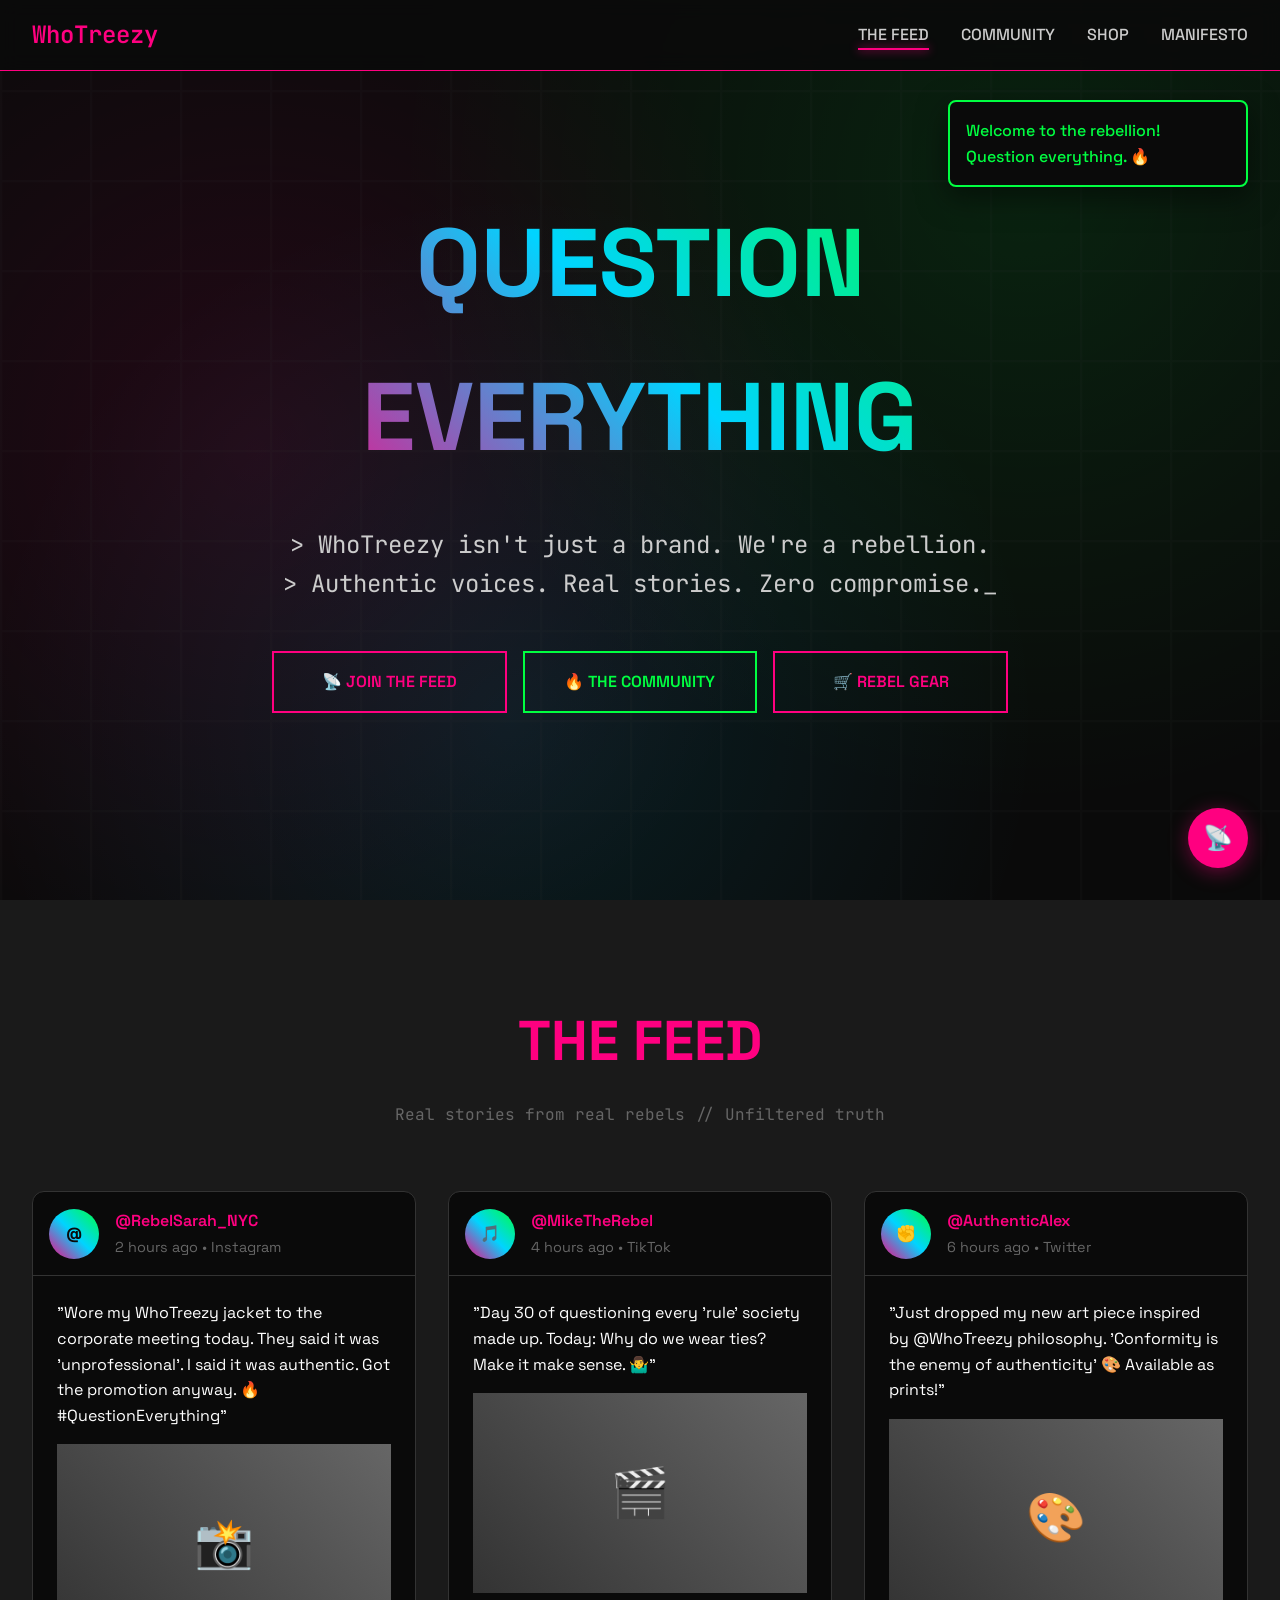
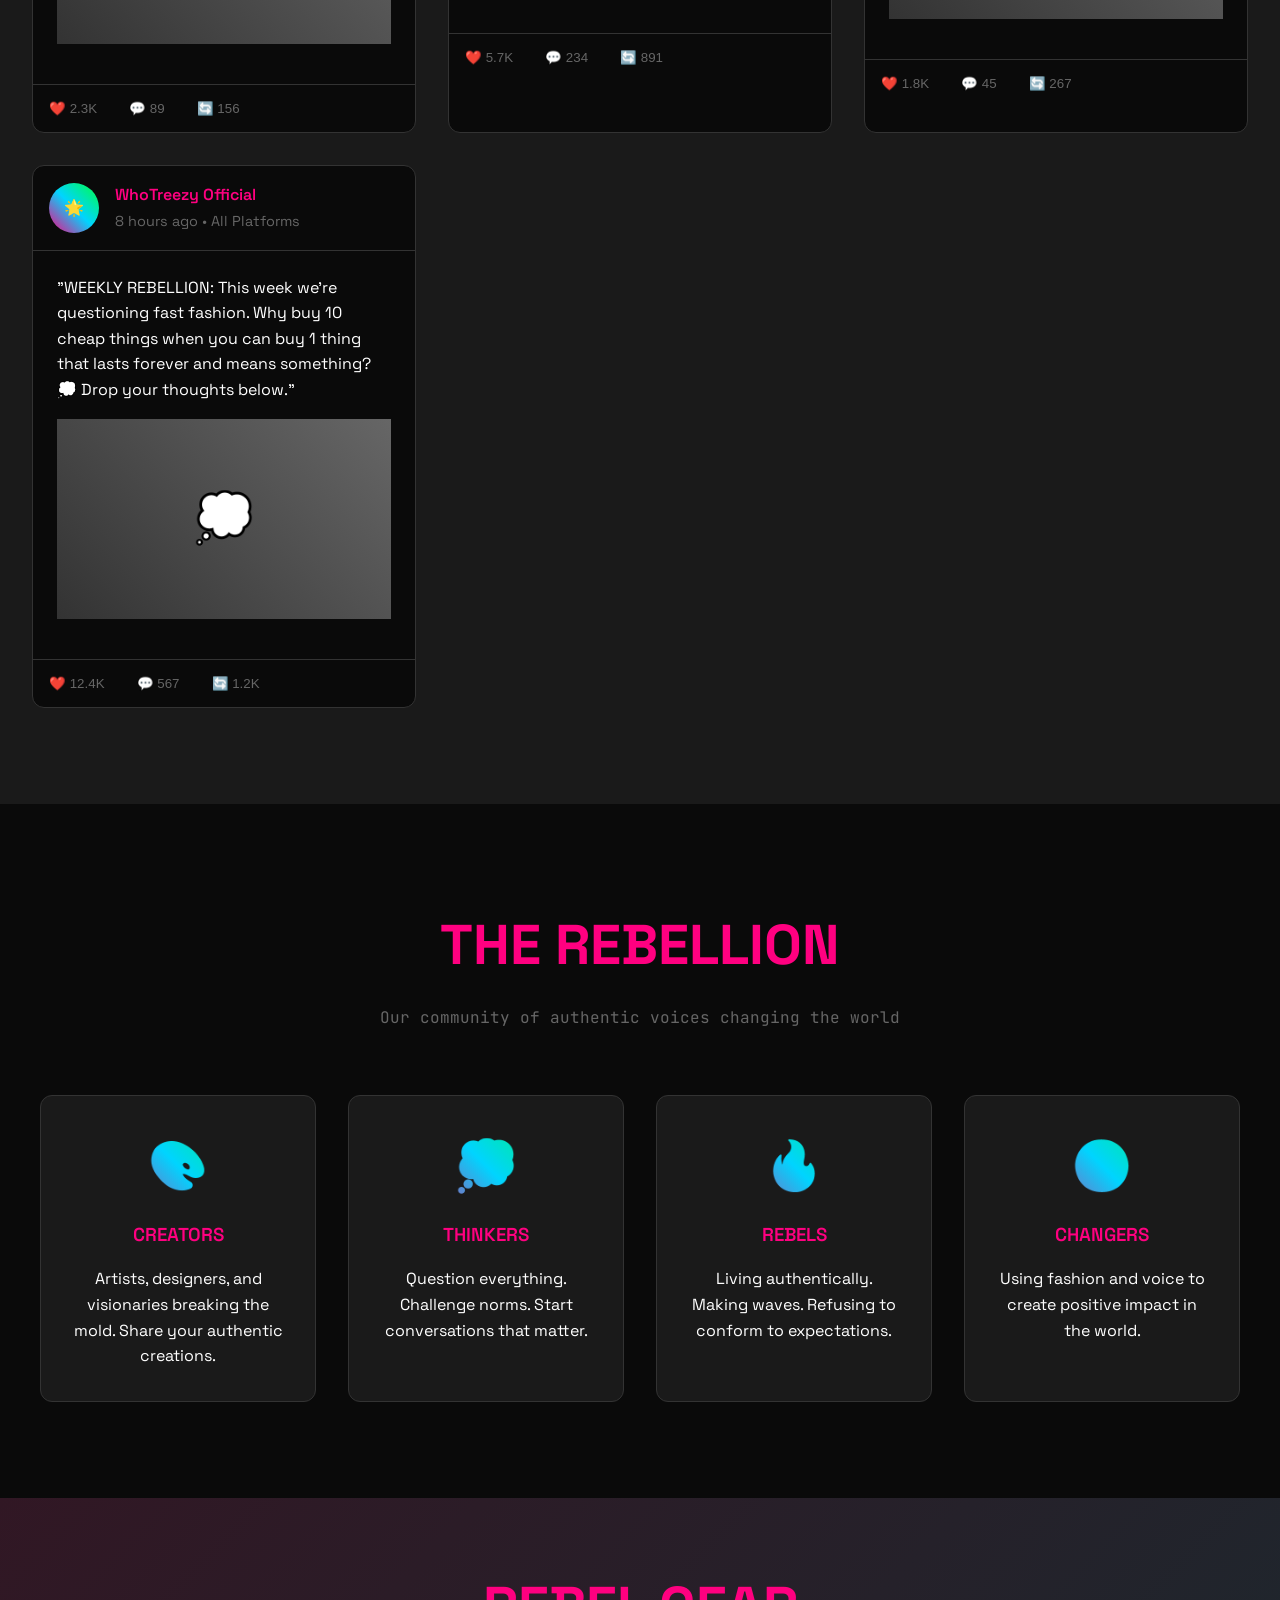
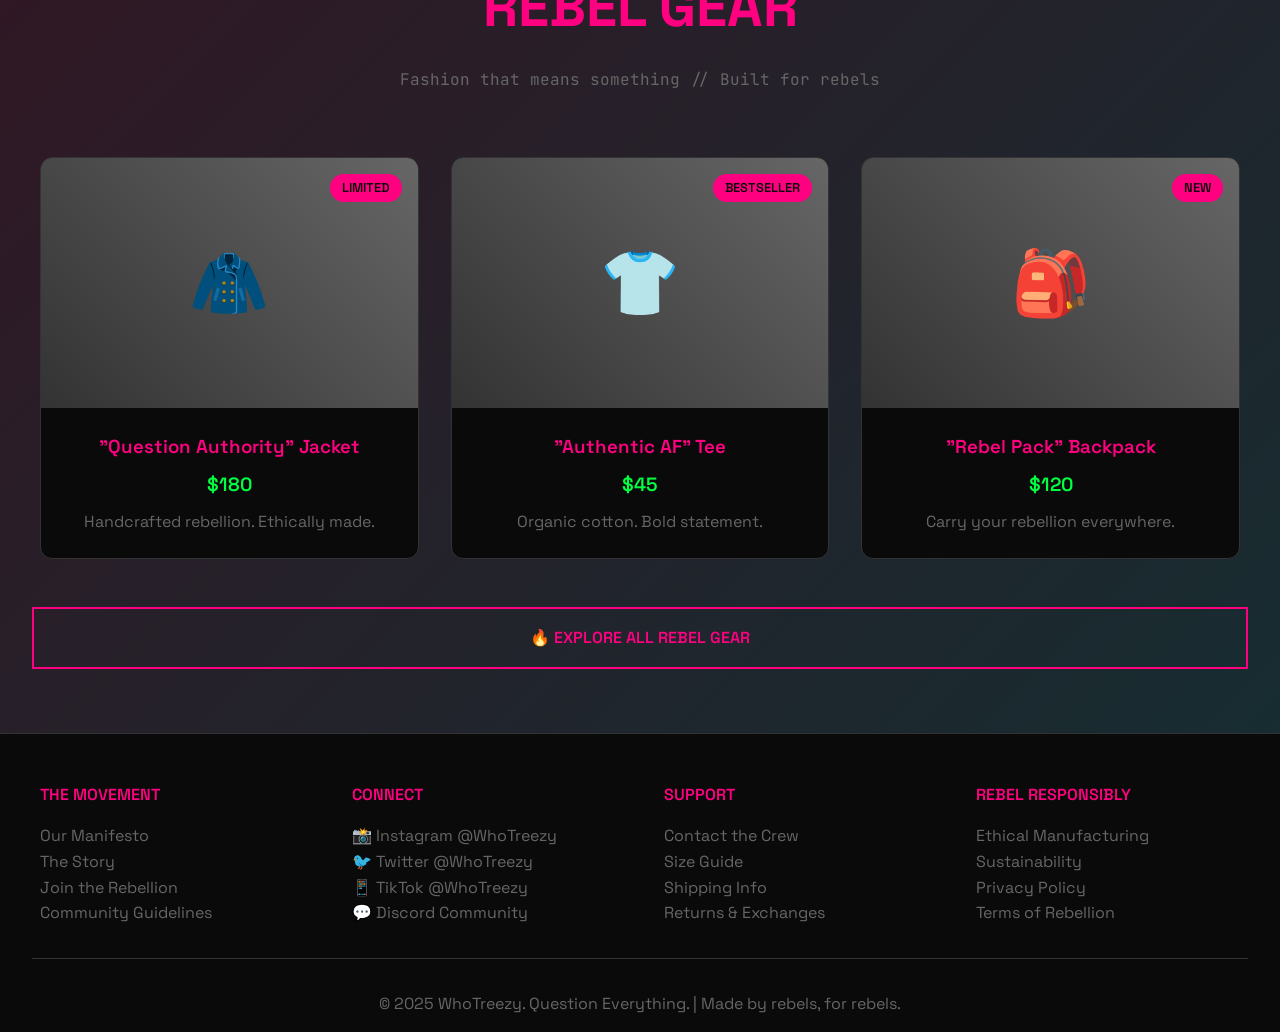
==== index.html @ f93084cb "Initial commit of WhoTreezyWebsite" ====
<!DOCTYPE html>
<html lang="en">
<head>
    <meta charset="UTF-8">
    <meta name="viewport" content="width=device-width, initial-scale=1.0">
    <title>WhoTreezy - Question Everything</title>
    <meta name="description" content="Join the rebellion. WhoTreezy is more than fashion - it's a movement of authentic voices questioning everything.">
    <meta name="keywords" content="authentic fashion, rebellion, question everything, social movement, community">
    <link rel="stylesheet" href="style.css">
    </head>
<body>
    <!-- Navigation -->
    <nav class="nav-container">
        <a href="#" class="logo">WhoTreezy</a>
        <ul class="nav-links">
            <li><a href="#feed" class="active">THE FEED</a></li>
            <li><a href="#community">COMMUNITY</a></li>
            <li><a href="#shop">SHOP</a></li>
            <li><a href="#manifesto">MANIFESTO</a></li>
        </ul>
    </nav>

    <!-- Hero Manifesto -->
    <section class="hero-manifesto" id="manifesto">
        <div class="manifesto-text">
            <h1 class="manifesto-title">QUESTION EVERYTHING</h1>
            <p class="manifesto-subtitle">
                > WhoTreezy isn't just a brand. We're a rebellion.<br>
                > Authentic voices. Real stories. Zero compromise._
            </p>
            
            <div class="cta-grid">
                <a href="#feed" class="cta-btn">
                    📡 JOIN THE FEED
                </a>
                <a href="#community" class="cta-btn secondary">
                    🔥 THE COMMUNITY
                </a>
                <a href="#shop" class="cta-btn">
                    🛒 REBEL GEAR
                </a>
            </div>
        </div>
    </section>

    <!-- Social Feed -->
    <section class="social-hub" id="feed">
        <div class="section-header">
            <h2 class="section-title">THE FEED</h2>
            <p class="section-subtitle">Real stories from real rebels // Unfiltered truth</p>
        </div>
        
        <div class="social-grid">
            <article class="social-post cyber-border">
                <div class="post-header">
                    <div class="post-avatar">@</div>
                    <div class="post-info">
                        <h4>@RebelSarah_NYC</h4>
                        <span>2 hours ago • Instagram</span>
                    </div>
                </div>
                <div class="post-content">
                    <p>"Wore my WhoTreezy jacket to the corporate meeting today. They said it was 'unprofessional'. I said it was authentic. Got the promotion anyway. 🔥 #QuestionEverything"</p>
                    <div class="post-image">📸</div>
                </div>
                <div class="post-engagement">
                    <button class="engagement-btn">❤️ 2.3K</button>
                    <button class="engagement-btn">💬 89</button>
                    <button class="engagement-btn">🔄 156</button>
                </div>
            </article>

            <article class="social-post">
                <div class="post-header">
                    <div class="post-avatar">🎵</div>
                    <div class="post-info">
                        <h4>@MikeTheRebel</h4>
                        <span>4 hours ago • TikTok</span>
                    </div>
                </div>
                <div class="post-content">
                    <p>"Day 30 of questioning every 'rule' society made up. Today: Why do we wear ties? Make it make sense. 🤷‍♂️"</p>
                    <div class="post-image">🎬</div>
                </div>
                <div class="post-engagement">
                    <button class="engagement-btn">❤️ 5.7K</button>
                    <button class="engagement-btn">💬 234</button>
                    <button class="engagement-btn">🔄 891</button>
                </div>
            </article>

            <article class="social-post">
                <div class="post-header">
                    <div class="post-avatar">✊</div>
                    <div class="post-info">
                        <h4>@AuthenticAlex</h4>
                        <span>6 hours ago • Twitter</span>
                    </div>
                </div>
                <div class="post-content">
                    <p>"Just dropped my new art piece inspired by @WhoTreezy philosophy. 'Conformity is the enemy of authenticity' 🎨 Available as prints!"</p>
                    <div class="post-image">🎨</div>
                </div>
                <div class="post-engagement">
                    <button class="engagement-btn">❤️ 1.8K</button>
                    <button class="engagement-btn">💬 45</button>
                    <button class="engagement-btn">🔄 267</button>
                </div>
            </article>

            <article class="social-post cyber-border">
                <div class="post-header">
                    <div class="post-avatar">🌟</div>
                    <div class="post-info">
                        <h4>WhoTreezy Official</h4>
                        <span>8 hours ago • All Platforms</span>
                    </div>
                </div>
                <div class="post-content">
                    <p>"WEEKLY REBELLION: This week we're questioning fast fashion. Why buy 10 cheap things when you can buy 1 thing that lasts forever and means something? 💭 Drop your thoughts below."</p>
                    <div class="post-image">💭</div>
                </div>
                <div class="post-engagement">
                    <button class="engagement-btn">❤️ 12.4K</button>
                    <button class="engagement-btn">💬 567</button>
                    <button class="engagement-btn">🔄 1.2K</button>
                </div>
            </article>
        </div>
    </section>

    <!-- Community Spotlight -->
    <section class="community-spotlight" id="community">
        <div class="section-header">
            <h2 class="section-title">THE REBELLION</h2>
            <p class="section-subtitle">Our community of authentic voices changing the world</p>
        </div>
        
        <div class="spotlight-grid">
            <div class="spotlight-card">
                <div class="spotlight-icon">🎨</div>
                <h3 class="spotlight-title">CREATORS</h3>
                <p>Artists, designers, and visionaries breaking the mold. Share your authentic creations.</p>
            </div>
            
            <div class="spotlight-card">
                <div class="spotlight-icon">💭</div>
                <h3 class="spotlight-title">THINKERS</h3>
                <p>Question everything. Challenge norms. Start conversations that matter.</p>
            </div>
            
            <div class="spotlight-card">
                <div class="spotlight-icon">🔥</div>
                <h3 class="spotlight-title">REBELS</h3>
                <p>Living authentically. Making waves. Refusing to conform to expectations.</p>
            </div>
            
            <div class="spotlight-card">
                <div class="spotlight-icon">🌍</div>
                <h3 class="spotlight-title">CHANGERS</h3>
                <p>Using fashion and voice to create positive impact in the world.</p>
            </div>
        </div>
    </section>

    <!-- Shop Integration -->
    <section class="shop-teaser" id="shop">
        <div class="section-header">
            <h2 class="section-title">REBEL GEAR</h2>
            <p class="section-subtitle">Fashion that means something // Built for rebels</p>
        </div>
        
        <div class="shop-grid">
            <div class="product-preview" onclick="openProduct(1)">
                <div class="product-image">
                    🧥
                    <div class="product-badge">LIMITED</div>
                </div>
                <div class="product-info">
                    <h3 class="product-title">"Question Authority" Jacket</h3>
                    <div class="product-price">$180</div>
                    <p style="color: var(--text-muted); margin-top: 0.5rem;">Handcrafted rebellion. Ethically made.</p>
                </div>
            </div>
            
            <div class="product-preview" onclick="openProduct(2)">
                <div class="product-image">
                    👕
                    <div class="product-badge">BESTSELLER</div>
                </div>
                <div class="product-info">
                    <h3 class="product-title">"Authentic AF" Tee</h3>
                    <div class="product-price">$45</div>
                    <p style="color: var(--text-muted); margin-top: 0.5rem;">Organic cotton. Bold statement.</p>
                </div>
            </div>
            
            <div class="product-preview" onclick="openProduct(3)">
                <div class="product-image">
                    🎒
                    <div class="product-badge">NEW</div>
                </div>
                <div class="product-info">
                    <h3 class="product-title">"Rebel Pack" Backpack</h3>
                    <div class="product-price">$120</div>
                    <p style="color: var(--text-muted); margin-top: 0.5rem;">Carry your rebellion everywhere.</p>
                </div>
            </div>
        </div>
        
        <div style="margin-top: 3rem;">
            <a href="#" class="cta-btn" onclick="openFullShop()">
                🔥 EXPLORE ALL REBEL GEAR
            </a>
        </div>
    </section>

    <!-- Footer -->
    <footer class="footer">
        <div class="footer-content">
            <div class="footer-section">
                <h4>THE MOVEMENT</h4>
                <ul style="list-style: none; padding: 0;">
                    <li><a href="#">Our Manifesto</a></li>
                    <li><a href="#">The Story</a></li>
                    <li><a href="#">Join the Rebellion</a></li>
                    <li><a href="#">Community Guidelines</a></li>
                </ul>
            </div>
            
            <div class="footer-section">
                <h4>CONNECT</h4>
                <ul style="list-style: none; padding: 0;">
                    <li><a href="#">📸 Instagram @WhoTreezy</a></li>
                    <li><a href="#">🐦 Twitter @WhoTreezy</a></li>
                    <li><a href="#">📱 TikTok @WhoTreezy</a></li>
                    <li><a href="#">💬 Discord Community</a></li>
                </ul>
            </div>
            
            <div class="footer-section">
                <h4>SUPPORT</h4>
                <ul style="list-style: none; padding: 0;">
                    <li><a href="#">Contact the Crew</a></li>
                    <li><a href="#">Size Guide</a></li>
                    <li><a href="#">Shipping Info</a></li>
                    <li><a href="#">Returns & Exchanges</a></li>
                </ul>
            </div>
            
            <div class="footer-section">
                <h4>REBEL RESPONSIBLY</h4>
                <ul style="list-style: none; padding: 0;">
                    <li><a href="#">Ethical Manufacturing</a></li>
                    <li><a href="#">Sustainability</a></li>
                    <li><a href="#">Privacy Policy</a></li>
                    <li><a href="#">Terms of Rebellion</a></li>
                </ul>
            </div>
        </div>
        
        <div class="footer-bottom">
            <p>&copy; 2025 WhoTreezy. Question Everything. | Made by rebels, for rebels.</p>
        </div>
    </footer>

    <!-- Floating Action Button -->
    <div class="fab" onclick="openRebellionFeed()">
        📡
    </div>

    <script>
        // Smooth scrolling for navigation
        document.querySelectorAll('a[href^="#"]').forEach(anchor => {
            anchor.addEventListener('click', function (e) {
                e.preventDefault();
                const target = document.querySelector(this.getAttribute('href'));
                if (target) {
                    target.scrollIntoView({
                        behavior: 'smooth',
                        block: 'start'
                    });
                }
            });
        });

        // Active navigation tracking
        const sections = ['manifesto', 'feed', 'community', 'shop'];
        const navLinks = document.querySelectorAll('.nav-links a');

        window.addEventListener('scroll', () => {
            const scrollPosition = window.scrollY + 100;
            
            sections.forEach((sectionId, index) => {
                const section = document.getElementById(sectionId);
                if (section) {
                    const sectionTop = section.offsetTop;
                    const sectionBottom = sectionTop + section.offsetHeight;
                    
                    if (scrollPosition >= sectionTop && scrollPosition < sectionBottom) {
                        navLinks.forEach(link => link.classList.remove('active'));
                        navLinks[index].classList.add('active');
                    }
                }
            });
        });

        // Interactive engagement buttons
        document.querySelectorAll('.engagement-btn').forEach(btn => {
            btn.addEventListener('click', function() {
                const icon = this.textContent.split(' ')[0];
                const count = parseInt(this.textContent.split(' ')[1]) || 0;
                
                // Simulate engagement
                this.style.color = 'var(--rebellion-pink)';
                this.textContent = `${icon} ${count + 1}`;
                
                // Add glitch effect
                this.style.animation = 'glitch 0.5s ease';
                setTimeout(() => {
                    this.style.animation = '';
                }, 500);
            });
        });

        // Product preview interactions
        function openProduct(id) {
            const products = {
                1: {
                    name: "Question Authority Jacket",
                    price: 180,
                    description: "This isn't just a jacket. It's a statement. Handcrafted by rebels who refuse to conform to fast fashion. Each piece tells a story of authenticity and resistance.",
                    features: ["Ethically sourced materials", "Limited edition run", "Hand-embroidered details", "Lifetime repair guarantee"]
                },
                2: {
                    name: "Authentic AF Tee",
                    price: 45,
                    description: "Wear your truth. This organic cotton tee challenges the fake world we're living in. Soft, sustainable, and unapologetically real.",
                    features: ["100% organic cotton", "Fair trade certified", "Unisex fit", "Machine washable authenticity"]
                },
                3: {
                    name: "Rebel Pack Backpack",
                    price: 120,
                    description: "Carry your rebellion everywhere. This isn't just storage - it's a mobile headquarters for change-makers and truth-seekers.",
                    features: ["Recycled materials", "Lifetime durability", "Hidden pockets for secrets", "Weather-resistant rebellion"]
                }
            };

            const product = products[id];
            if (product) {
                showProductModal(product);
            }
        }

        function showProductModal(product) {
            // Create modal overlay
            const modal = document.createElement('div');
            modal.style.cssText = `
                position: fixed;
                top: 0;
                left: 0;
                width: 100%;
                height: 100%;
                background: rgba(0, 0, 0, 0.9);
                display: flex;
                align-items: center;
                justify-content: center;
                z-index: 2000;
                backdrop-filter: blur(10px);
            `;

            modal.innerHTML = `
                <div style="
                    background: var(--dark-rebel);
                    border: 2px solid var(--rebellion-pink);
                    border-radius: 12px;
                    padding: 2rem;
                    max-width: 500px;
                    width: 90%;
                    position: relative;
                    box-shadow: 0 20px 60px rgba(255, 0, 128, 0.3);
                ">
                    <button onclick="this.closest('div').remove()" style="
                        position: absolute;
                        top: 1rem;
                        right: 1rem;
                        background: none;
                        border: none;
                        color: var(--rebellion-pink);
                        font-size: 1.5rem;
                        cursor: pointer;
                    ">✕</button>
                    
                    <h2 style="color: var(--rebellion-pink); margin-bottom: 1rem; font-family: 'Space Grotesk', sans-serif;">${product.name}</h2>
                    <div style="color: var(--neon-green); font-size: 1.5rem; font-weight: bold; margin-bottom: 1rem;">${product.price}</div>
                    
                    <p style="color: var(--text-light); margin-bottom: 1.5rem; line-height: 1.6;">${product.description}</p>
                    
                    <div style="margin-bottom: 2rem;">
                        <h4 style="color: var(--rebellion-pink); margin-bottom: 0.5rem;">Rebel Features:</h4>
                        <ul style="color: var(--text-light); padding-left: 1rem;">
                            ${product.features.map(feature => `<li>${feature}</li>`).join('')}
                        </ul>
                    </div>
                    
                    <div style="display: flex; gap: 1rem;">
                        <button onclick="addToCart('${product.name}')" style="
                            flex: 1;
                            background: var(--rebellion-pink);
                            color: var(--dark-rebel);
                            border: none;
                            padding: 1rem;
                            border-radius: 6px;
                            font-weight: bold;
                            cursor: pointer;
                            transition: all 0.3s ease;
                        ">🛒 JOIN THE REBELLION</button>
                        
                        <button onclick="shareRebellion('${product.name}')" style="
                            background: transparent;
                            color: var(--neon-green);
                            border: 2px solid var(--neon-green);
                            padding: 1rem;
                            border-radius: 6px;
                            cursor: pointer;
                            font-weight: bold;
                        ">📡 SHARE</button>
                    </div>
                </div>
            `;

            document.body.appendChild(modal);

            // Add click outside to close
            modal.addEventListener('click', function(e) {
                if (e.target === modal) {
                    modal.remove();
                }
            });
        }

        function addToCart(productName) {
            // Simulate adding to cart
            showNotification(`${productName} added to your rebellion toolkit! 🔥`, 'success');
            
            // Close modal
            document.querySelector('[style*="position: fixed"][style*="z-index: 2000"]')?.remove();
        }

        function shareRebellion(productName) {
            if (navigator.share) {
                navigator.share({
                    title: `Check out this rebel gear from WhoTreezy`,
                    text: `${productName} - Fashion that means something`,
                    url: window.location.href
                });
            } else {
                // Fallback copy to clipboard
                navigator.clipboard.writeText(`Check out ${productName} from WhoTreezy - Fashion for rebels who question everything: ${window.location.href}`);
                showNotification('Rebellion link copied to clipboard! 📋', 'info');
            }
        }

        function openFullShop() {
            showNotification('Full rebel gear collection coming soon! 🔥 Join the community to get early access.', 'info');
        }

        function openRebellionFeed() {
            document.getElementById('feed').scrollIntoView({ behavior: 'smooth' });
        }

        // Notification system
        function showNotification(message, type = 'info') {
            const notification = document.createElement('div');
            const colors = {
                success: 'var(--neon-green)',
                error: 'var(--warning-orange)',
                info: 'var(--rebellion-pink)'
            };

            notification.style.cssText = `
                position: fixed;
                top: 100px;
                right: 2rem;
                background: var(--dark-rebel);
                color: ${colors[type]};
                border: 2px solid ${colors[type]};
                padding: 1rem;
                border-radius: 8px;
                z-index: 3000;
                max-width: 300px;
                box-shadow: 0 10px 30px rgba(0, 0, 0, 0.5);
                animation: slideInRight 0.5s ease;
                font-family: 'Space Grotesk', sans-serif;
                font-weight: 500;
            `;

            notification.textContent = message;
            document.body.appendChild(notification);

            setTimeout(() => {
                notification.style.animation = 'slideOutRight 0.5s ease';
                setTimeout(() => notification.remove(), 500);
            }, 4000);
        }

        // Add CSS animations for notifications
        const notificationStyles = document.createElement('style');
        notificationStyles.textContent = `
            @keyframes slideInRight {
                from { transform: translateX(100%); opacity: 0; }
                to { transform: translateX(0); opacity: 1; }
            }
            
            @keyframes slideOutRight {
                from { transform: translateX(0); opacity: 1; }
                to { transform: translateX(100%); opacity: 0; }
            }
        `;
        document.head.appendChild(notificationStyles);

        // Konami code easter egg for rebels
        let konamiCode = [];
        const konamiSequence = [38, 38, 40, 40, 37, 39, 37, 39, 66, 65];

        document.addEventListener('keydown', function(e) {
            konamiCode.push(e.keyCode);
            if (konamiCode.length > 10) konamiCode.shift();

            if (konamiCode.toString() === konamiSequence.toString()) {
                activateRebelMode();
                konamiCode = [];
            }
        });

        function activateRebelMode() {
            document.body.style.animation = 'glitch 2s infinite';
            showNotification('🔥 REBEL MODE ACTIVATED 🔥 You found the secret!', 'success');
            
            // Add extra glitch effects
            document.querySelectorAll('.social-post').forEach((post, index) => {
                setTimeout(() => {
                    post.style.animation = 'glitch 0.5s ease';
                }, index * 200);
            });

            setTimeout(() => {
                document.body.style.animation = '';
            }, 10000);
        }

        // Initialize page
        document.addEventListener('DOMContentLoaded', function() {
            // Add loading animation
            document.body.style.opacity = '0';
            document.body.style.transition = 'opacity 0.5s ease';
            
            setTimeout(() => {
                document.body.style.opacity = '1';
            }, 100);

            // Show welcome message for first-time visitors
            if (!localStorage.getItem('whotreezy_visited')) {
                setTimeout(() => {
                    showNotification('Welcome to the rebellion! Question everything. 🔥', 'success');
                    localStorage.setItem('whotreezy_visited', 'true');
                }, 2000);
            }
        });

        // Social feed real-time updates simulation
        setInterval(() => {
            const posts = document.querySelectorAll('.social-post');
            if (posts.length > 0) {
                const randomPost = posts[Math.floor(Math.random() * posts.length)];
                const engagementBtns = randomPost.querySelectorAll('.engagement-btn');
                
                engagementBtns.forEach(btn => {
                    if (Math.random() > 0.7) { // 30% chance of update
                        const parts = btn.textContent.split(' ');
                        const emoji = parts[0];
                        const count = parseInt(parts[1]) || 0;
                        btn.textContent = `${emoji} ${count + Math.floor(Math.random() * 5) + 1}`;
                        
                        // Flash effect
                        btn.style.color = 'var(--neon-green)';
                        setTimeout(() => {
                            btn.style.color = '';
                        }, 500);
                    }
                });
            }
        }, 30000); // Update every 30 seconds

        console.log(`
        ╔══════════════════════════════════════╗
        ║           WHOTREEZY REBELLION        ║
        ║          Question Everything         ║
        ║                                      ║
        ║  🔥 Authentic voices only            ║
        ║  💭 Real stories, zero BS            ║
        ║  ✊ Fashion that means something     ║
        ║                                      ║
        ║  Try the Konami code... 😉           ║
        ╚══════════════════════════════════════╝
        `);
    </script>
</body>
</html>
---- style.css ----
@import url('https://fonts.googleapis.com/css2?family=Space+Grotesk:wght@300;400;500;600;700&family=JetBrains+Mono:wght@400;500;600&display=swap');

        * {
            margin: 0;
            padding: 0;
            box-sizing: border-box;
        }

        :root {
            --rebellion-pink: #ff0080;
            --dark-rebel: #0a0a0a;
            --neon-green: #00ff41;
            --cyber-blue: #00d4ff;
            --warning-orange: #ff6b00;
            --pure-white: #ffffff;
            --gray-rebel: #1a1a1a;
            --text-light: #cccccc;
            --text-muted: #666666;
            --glitch: linear-gradient(45deg, var(--rebellion-pink), var(--cyber-blue), var(--neon-green));
        }

        body {
            font-family: 'Space Grotesk', sans-serif;
            background: var(--dark-rebel);
            color: var(--pure-white);
            line-height: 1.6;
            overflow-x: hidden;
        }

        /* Glitch Animation */
        @keyframes glitch {
            0% { transform: translate(0); }
            20% { transform: translate(-2px, 2px); }
            40% { transform: translate(-2px, -2px); }
            60% { transform: translate(2px, 2px); }
            80% { transform: translate(2px, -2px); }
            100% { transform: translate(0); }
        }

        @keyframes neon-pulse {
            0%, 100% { 
                text-shadow: 0 0 5px var(--rebellion-pink), 0 0 10px var(--rebellion-pink), 0 0 15px var(--rebellion-pink);
            }
            50% { 
                text-shadow: 0 0 10px var(--rebellion-pink), 0 0 20px var(--rebellion-pink), 0 0 30px var(--rebellion-pink);
            }
        }

        /* Navigation - Minimal & Edgy */
        .nav-container {
            position: fixed;
            top: 0;
            width: 100%;
            padding: 1rem 2rem;
            background: rgba(10, 10, 10, 0.9);
            backdrop-filter: blur(10px);
            border-bottom: 1px solid var(--rebellion-pink);
            z-index: 1000;
            display: flex;
            justify-content: space-between;
            align-items: center;
        }

        .logo {
            font-family: 'JetBrains Mono', monospace;
            font-size: 1.5rem;
            font-weight: 600;
            color: var(--rebellion-pink);
            text-decoration: none;
            animation: neon-pulse 2s infinite;
        }

        .nav-links {
            display: flex;
            gap: 2rem;
            list-style: none;
        }

        .nav-links a {
            color: var(--text-light);
            text-decoration: none;
            font-weight: 500;
            transition: all 0.3s ease;
            position: relative;
        }

        .nav-links a:hover {
            color: var(--neon-green);
            text-shadow: 0 0 10px var(--neon-green);
        }

        .nav-links a.active::after {
            content: '';
            position: absolute;
            bottom: -5px;
            left: 0;
            width: 100%;
            height: 2px;
            background: var(--rebellion-pink);
            box-shadow: 0 0 10px var(--rebellion-pink);
        }

        /* Hero Section - Full Impact */
        .hero-manifesto {
            height: 100vh;
            display: flex;
            flex-direction: column;
            justify-content: center;
            align-items: center;
            text-align: center;
            background: 
                radial-gradient(circle at 20% 50%, rgba(255, 0, 128, 0.1) 0%, transparent 50%),
                radial-gradient(circle at 80% 20%, rgba(0, 255, 65, 0.1) 0%, transparent 50%),
                radial-gradient(circle at 40% 80%, rgba(0, 212, 255, 0.1) 0%, transparent 50%),
                var(--dark-rebel);
            position: relative;
            overflow: hidden;
        }

        .hero-manifesto::before {
            content: '';
            position: absolute;
            top: 0;
            left: 0;
            right: 0;
            bottom: 0;
            background: url('data:image/svg+xml,<svg xmlns="http://www.w3.org/2000/svg" viewBox="0 0 100 100"><defs><pattern id="grid" width="10" height="10" patternUnits="userSpaceOnUse"><path d="M 10 0 L 0 0 0 10" fill="none" stroke="%23333" stroke-width="0.5"/></pattern></defs><rect width="100" height="100" fill="url(%23grid)"/></svg>');
            opacity: 0.1;
        }

        .manifesto-text {
            z-index: 2;
            max-width: 800px;
            padding: 2rem;
        }

        .manifesto-title {
            font-size: clamp(2rem, 8vw, 6rem);
            font-weight: 700;
            margin-bottom: 2rem;
            background: var(--glitch);
            -webkit-background-clip: text;
            -webkit-text-fill-color: transparent;
            background-clip: text;
            animation: glitch 3s infinite;
        }

        .manifesto-subtitle {
            font-size: clamp(1rem, 3vw, 1.5rem);
            color: var(--text-light);
            margin-bottom: 3rem;
            font-family: 'JetBrains Mono', monospace;
        }

        .cta-grid {
            display: grid;
            grid-template-columns: repeat(auto-fit, minmax(200px, 1fr));
            gap: 1rem;
            margin-top: 3rem;
        }

        .cta-btn {
            padding: 1rem 2rem;
            background: transparent;
            border: 2px solid var(--rebellion-pink);
            color: var(--rebellion-pink);
            font-family: 'Space Grotesk', sans-serif;
            font-weight: 600;
            cursor: pointer;
            transition: all 0.3s ease;
            text-decoration: none;
            display: flex;
            align-items: center;
            justify-content: center;
            gap: 0.5rem;
        }

        .cta-btn:hover {
            background: var(--rebellion-pink);
            color: var(--dark-rebel);
            box-shadow: 0 0 30px var(--rebellion-pink);
            transform: translateY(-2px);
        }

        .cta-btn.secondary {
            border-color: var(--neon-green);
            color: var(--neon-green);
        }

        .cta-btn.secondary:hover {
            background: var(--neon-green);
            box-shadow: 0 0 30px var(--neon-green);
        }

        /* Social Feed Section */
        .social-hub {
            padding: 6rem 2rem;
            background: var(--gray-rebel);
        }

        .section-header {
            text-align: center;
            margin-bottom: 4rem;
        }

        .section-title {
            font-size: clamp(2rem, 5vw, 3.5rem);
            font-weight: 700;
            color: var(--rebellion-pink);
            margin-bottom: 1rem;
        }

        .section-subtitle {
            font-family: 'JetBrains Mono', monospace;
            color: var(--text-muted);
            font-size: 1rem;
        }

        .social-grid {
            display: grid;
            grid-template-columns: repeat(auto-fit, minmax(300px, 1fr));
            gap: 2rem;
            max-width: 1400px;
            margin: 0 auto;
        }

        .social-post {
            background: var(--dark-rebel);
            border: 1px solid #333;
            border-radius: 12px;
            overflow: hidden;
            transition: all 0.3s ease;
            position: relative;
        }

        .social-post:hover {
            border-color: var(--rebellion-pink);
            box-shadow: 0 10px 40px rgba(255, 0, 128, 0.2);
            transform: translateY(-5px);
        }

        .post-header {
            padding: 1rem;
            display: flex;
            align-items: center;
            gap: 1rem;
            border-bottom: 1px solid #333;
        }

        .post-avatar {
            width: 50px;
            height: 50px;
            border-radius: 50%;
            background: var(--glitch);
            display: flex;
            align-items: center;
            justify-content: center;
            font-weight: bold;
            color: var(--dark-rebel);
        }

        .post-info h4 {
            color: var(--rebellion-pink);
            font-weight: 600;
        }

        .post-info span {
            color: var(--text-muted);
            font-size: 0.9rem;
        }

        .post-content {
            padding: 1.5rem;
        }

        .post-image {
            width: 100%;
            height: 200px;
            background: linear-gradient(45deg, #333, #666);
            display: flex;
            align-items: center;
            justify-content: center;
            font-size: 3rem;
            margin: 1rem 0;
        }

        .post-engagement {
            display: flex;
            gap: 2rem;
            padding: 1rem;
            border-top: 1px solid #333;
            color: var(--text-muted);
        }

        .engagement-btn {
            background: none;
            border: none;
            color: var(--text-muted);
            cursor: pointer;
            display: flex;
            align-items: center;
            gap: 0.5rem;
            transition: color 0.3s ease;
        }

        .engagement-btn:hover {
            color: var(--rebellion-pink);
        }

        /* Community Spotlight */
        .community-spotlight {
            padding: 6rem 2rem;
            background: var(--dark-rebel);
        }

        .spotlight-grid {
            display: grid;
            grid-template-columns: repeat(auto-fit, minmax(250px, 1fr));
            gap: 2rem;
            max-width: 1200px;
            margin: 0 auto;
        }

        .spotlight-card {
            background: var(--gray-rebel);
            border-radius: 12px;
            padding: 2rem;
            text-align: center;
            border: 1px solid #333;
            transition: all 0.3s ease;
        }

        .spotlight-card:hover {
            border-color: var(--neon-green);
            box-shadow: 0 10px 40px rgba(0, 255, 65, 0.1);
        }

        .spotlight-icon {
            font-size: 3rem;
            margin-bottom: 1rem;
            background: var(--glitch);
            -webkit-background-clip: text;
            -webkit-text-fill-color: transparent;
            background-clip: text;
        }

        .spotlight-title {
            color: var(--rebellion-pink);
            font-weight: 600;
            margin-bottom: 1rem;
        }

        /* Shop Integration - Subtle */
        .shop-teaser {
            padding: 4rem 2rem;
            background: 
                linear-gradient(135deg, rgba(255, 0, 128, 0.1) 0%, rgba(0, 212, 255, 0.1) 100%),
                var(--gray-rebel);
            text-align: center;
        }

        .shop-grid {
            display: grid;
            grid-template-columns: repeat(auto-fit, minmax(280px, 1fr));
            gap: 2rem;
            max-width: 1200px;
            margin: 2rem auto 0;
        }

        .product-preview {
            background: var(--dark-rebel);
            border-radius: 12px;
            overflow: hidden;
            border: 1px solid #333;
            transition: all 0.3s ease;
            cursor: pointer;
        }

        .product-preview:hover {
            border-color: var(--rebellion-pink);
            transform: translateY(-5px);
            box-shadow: 0 20px 60px rgba(255, 0, 128, 0.2);
        }

        .product-image {
            height: 250px;
            background: linear-gradient(45deg, #333, #666);
            display: flex;
            align-items: center;
            justify-content: center;
            font-size: 4rem;
            position: relative;
        }

        .product-badge {
            position: absolute;
            top: 1rem;
            right: 1rem;
            background: var(--rebellion-pink);
            color: var(--dark-rebel);
            padding: 0.25rem 0.75rem;
            border-radius: 20px;
            font-size: 0.8rem;
            font-weight: 600;
        }

        .product-info {
            padding: 1.5rem;
        }

        .product-title {
            color: var(--rebellion-pink);
            font-weight: 600;
            margin-bottom: 0.5rem;
        }

        .product-price {
            color: var(--neon-green);
            font-size: 1.2rem;
            font-weight: 600;
        }

        /* Footer - Minimal */
        .footer {
            background: var(--dark-rebel);
            border-top: 1px solid #333;
            padding: 3rem 2rem 1rem;
        }

        .footer-content {
            max-width: 1200px;
            margin: 0 auto;
            display: grid;
            grid-template-columns: repeat(auto-fit, minmax(250px, 1fr));
            gap: 3rem;
        }

        .footer-section h4 {
            color: var(--rebellion-pink);
            margin-bottom: 1rem;
            font-weight: 600;
        }

        .footer-section a {
            color: var(--text-muted);
            text-decoration: none;
            transition: color 0.3s ease;
        }

        .footer-section a:hover {
            color: var(--neon-green);
        }

        .footer-bottom {
            text-align: center;
            padding-top: 2rem;
            margin-top: 2rem;
            border-top: 1px solid #333;
            color: var(--text-muted);
        }

        /* Mobile Responsive */
        @media (max-width: 768px) {
            .nav-links {
                display: none;
            }
            
            .hero-manifesto {
                height: 90vh;
                padding: 2rem 1rem;
            }
            
            .cta-grid {
                grid-template-columns: 1fr;
            }
            
            .social-grid,
            .spotlight-grid,
            .shop-grid {
                grid-template-columns: 1fr;
            }
        }

        /* Cyber Effects */
        .cyber-border {
            position: relative;
            overflow: hidden;
        }

        .cyber-border::before {
            content: '';
            position: absolute;
            top: 0;
            left: -100%;
            width: 100%;
            height: 100%;
            background: linear-gradient(90deg, transparent, var(--rebellion-pink), transparent);
            animation: scan 3s infinite;
        }

        @keyframes scan {
            0% { left: -100%; }
            100% { left: 100%; }
        }

        /* Floating Action Button */
        .fab {
            position: fixed;
            bottom: 2rem;
            right: 2rem;
            width: 60px;
            height: 60px;
            background: var(--rebellion-pink);
            border-radius: 50%;
            display: flex;
            align-items: center;
            justify-content: center;
            color: var(--dark-rebel);
            font-size: 1.5rem;
            cursor: pointer;
            box-shadow: 0 4px 20px rgba(255, 0, 128, 0.4);
            z-index: 1000;
            transition: all 0.3s ease;
        }

        .fab:hover {
            transform: scale(1.1);
            box-shadow: 0 8px 30px rgba(255, 0, 128, 0.6);
        }
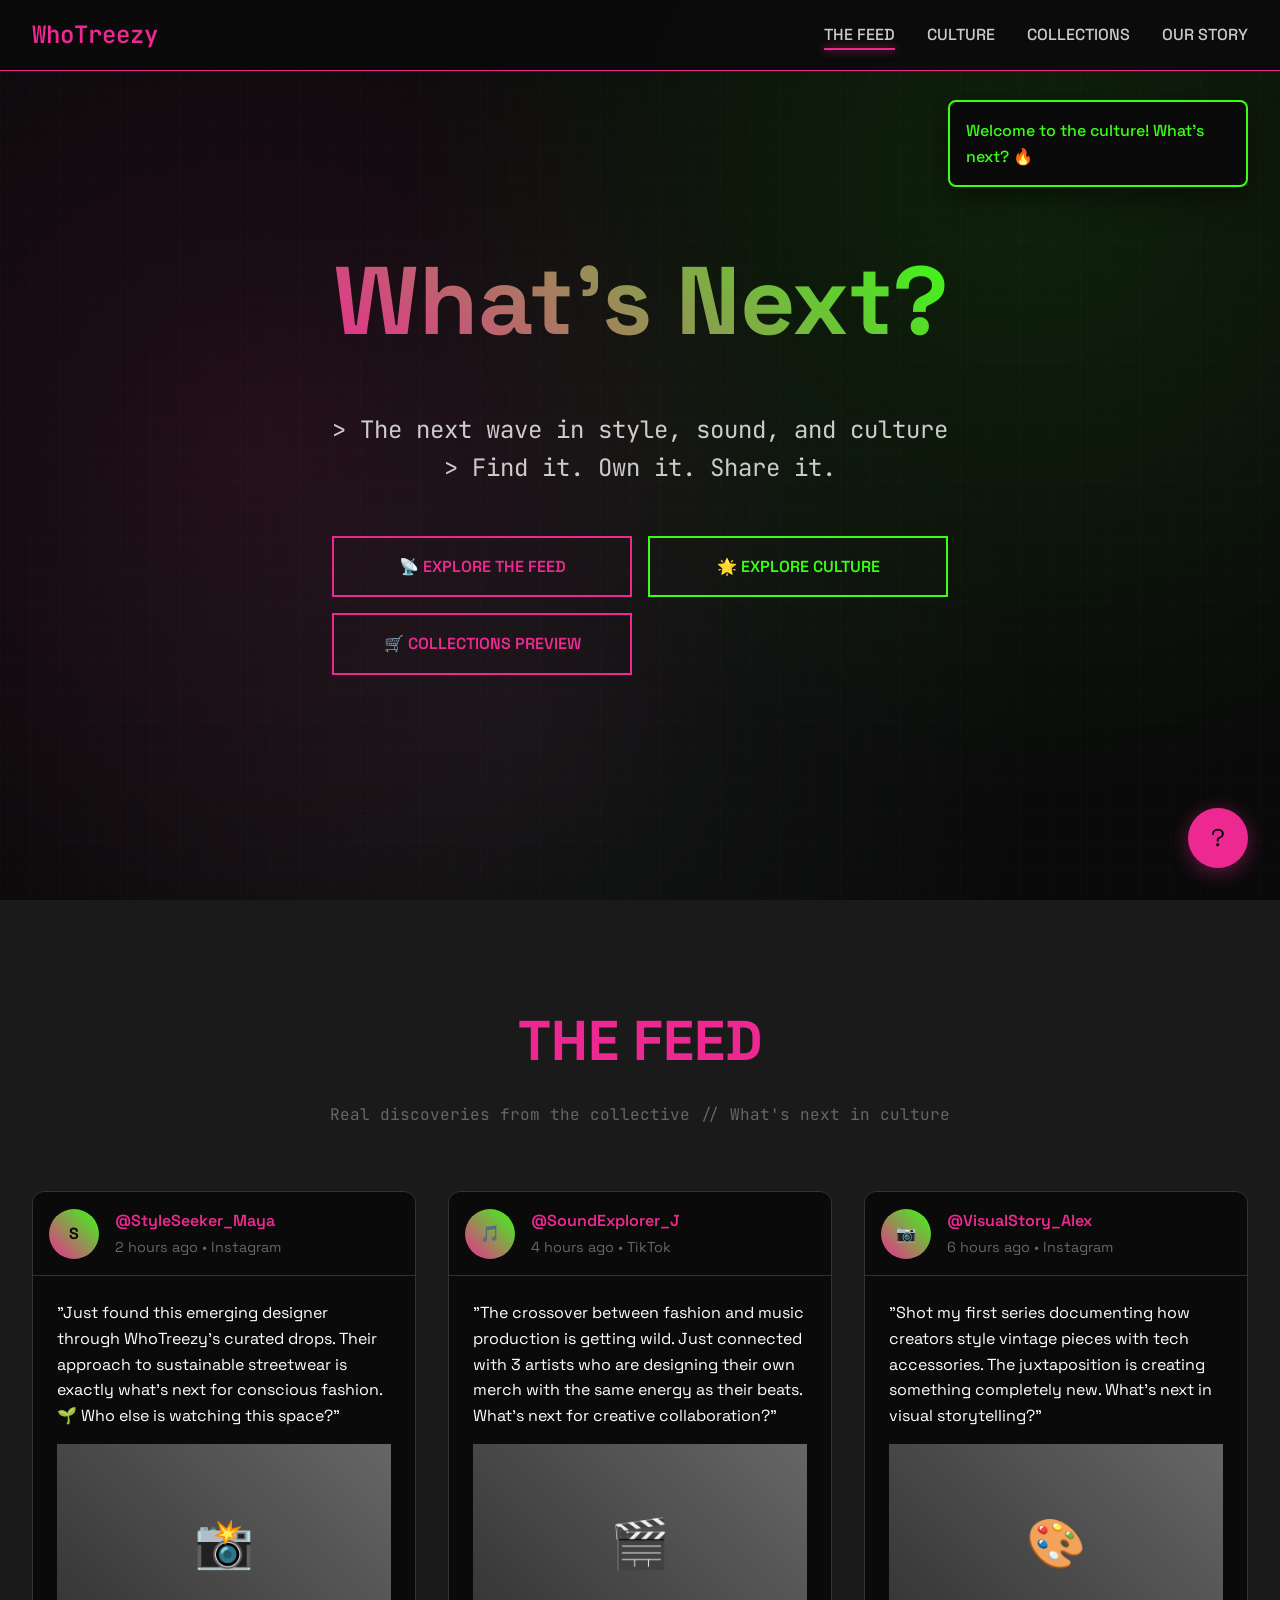
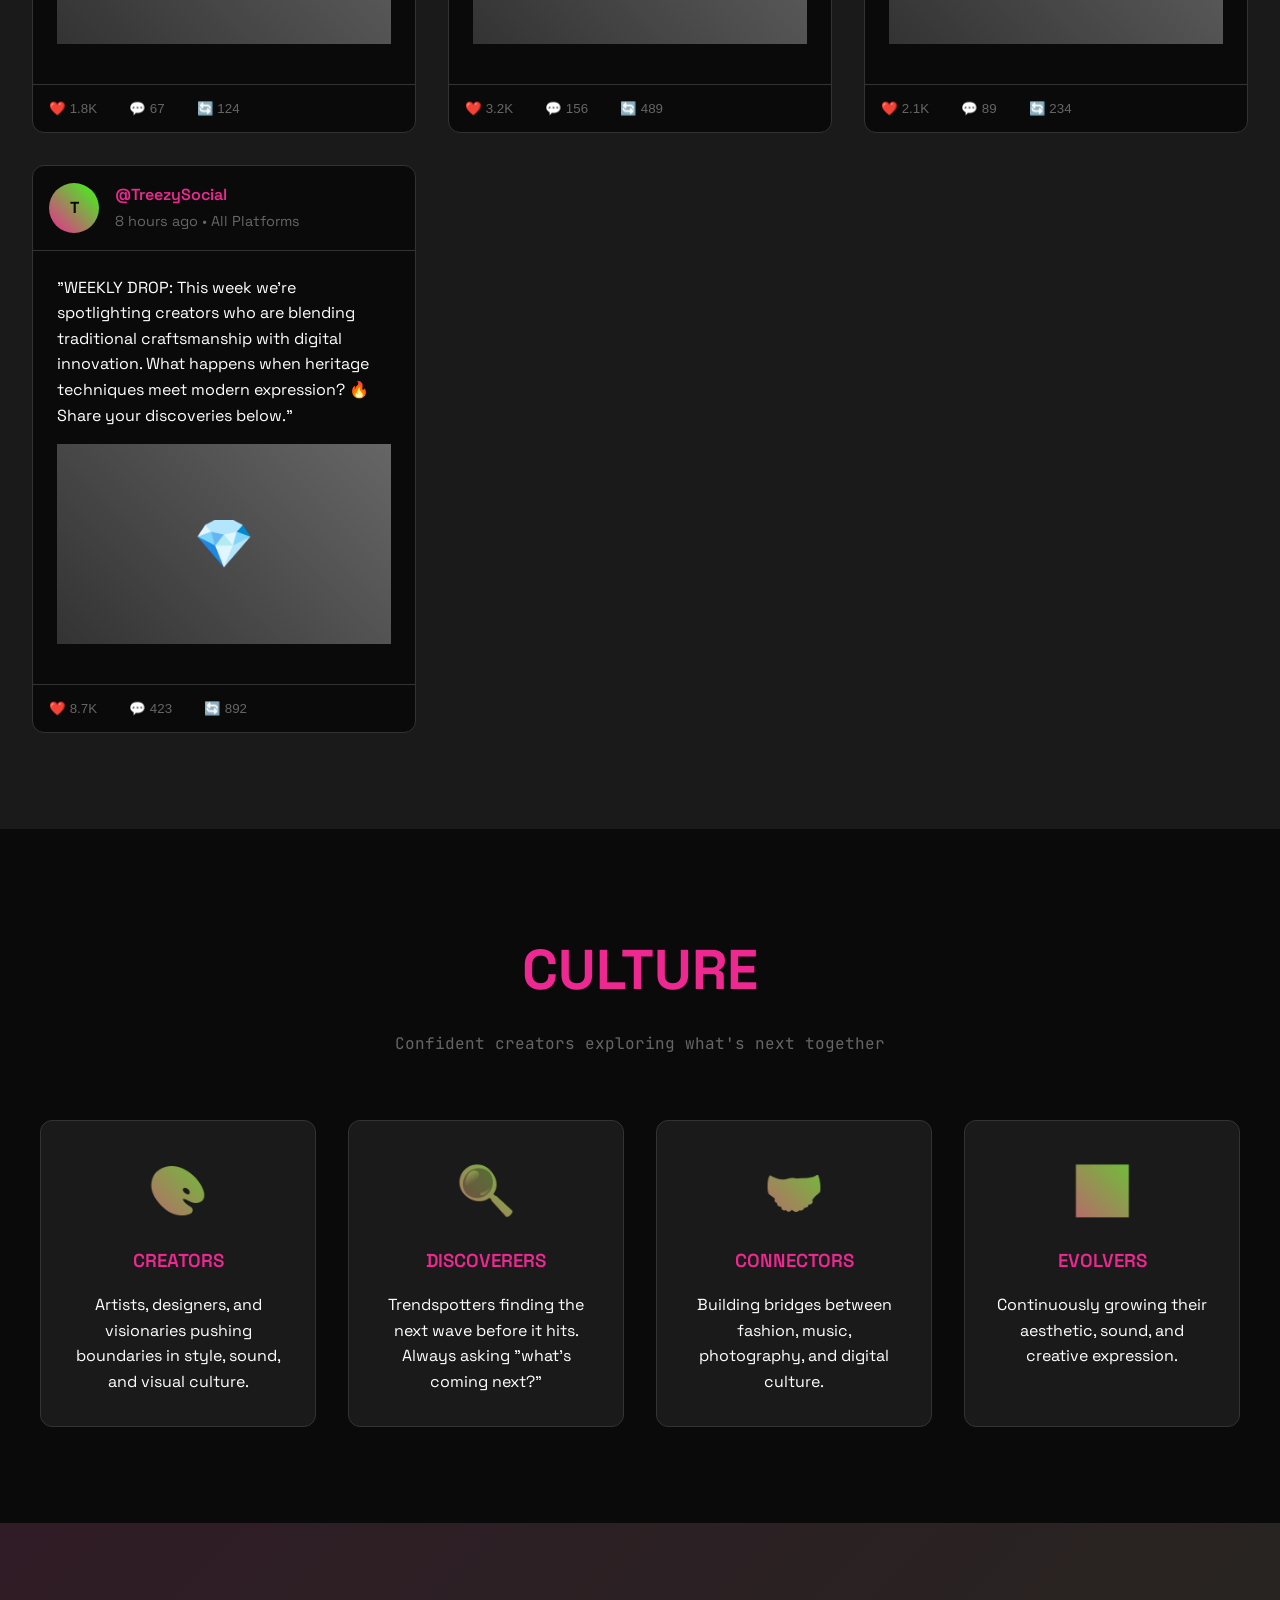
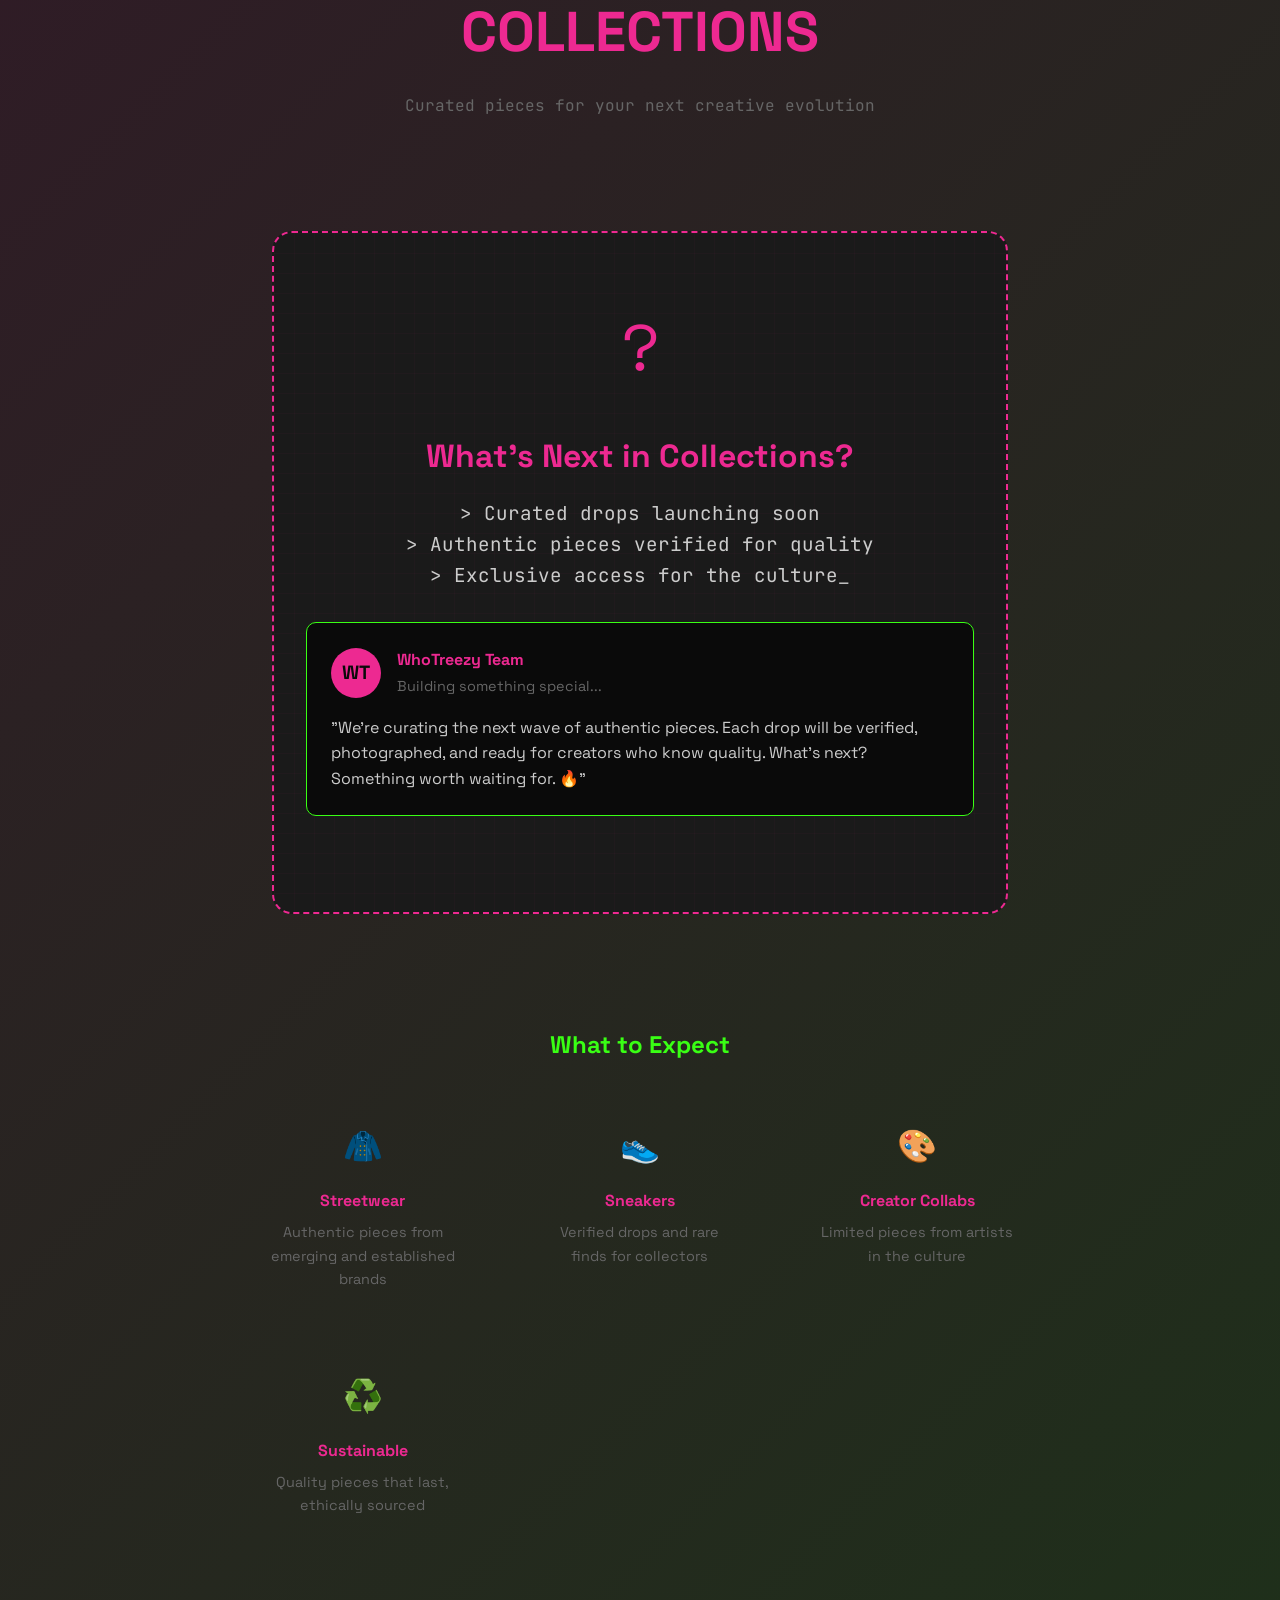
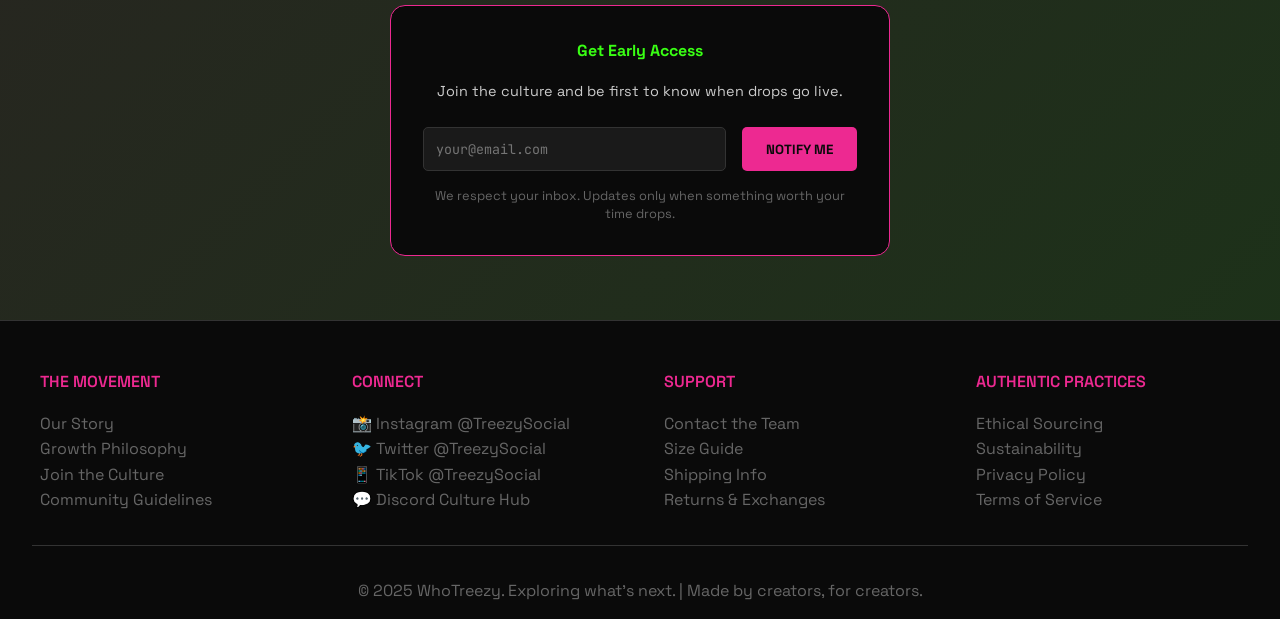
==== commit 2918e985: "Brand Verbage retone" ====
--- a/index.html
+++ b/index.html
@@ -14,30 +14,30 @@
         <a href="#" class="logo">WhoTreezy</a>
         <ul class="nav-links">
             <li><a href="#feed" class="active">THE FEED</a></li>
-            <li><a href="#community">COMMUNITY</a></li>
-            <li><a href="#shop">SHOP</a></li>
-            <li><a href="#manifesto">MANIFESTO</a></li>
+            <li><a href="#culture">CULTURE</a></li>
+            <li><a href="#collections">COLLECTIONS</a></li>
+            <li><a href="#story">OUR STORY</a></li>
         </ul>
     </nav>
 
-    <!-- Hero Manifesto -->
-    <section class="hero-manifesto" id="manifesto">
+    <!-- Hero Section -->
+    <section class="hero-manifesto" id="story">
         <div class="manifesto-text">
-            <h1 class="manifesto-title">QUESTION EVERYTHING</h1>
+            <h1 class="manifesto-title">What's Next?</h1>
             <p class="manifesto-subtitle">
-                > WhoTreezy isn't just a brand. We're a rebellion.<br>
-                > Authentic voices. Real stories. Zero compromise._
+                > The next wave in style, sound, and culture<br>
+                > Find it. Own it. Share it.<br>
             </p>
             
             <div class="cta-grid">
                 <a href="#feed" class="cta-btn">
-                    📡 JOIN THE FEED
+                    📡 EXPLORE THE FEED
                 </a>
-                <a href="#community" class="cta-btn secondary">
-                    🔥 THE COMMUNITY
+                <a href="#culture" class="cta-btn secondary">
+                    🌟 EXPLORE CULTURE
                 </a>
-                <a href="#shop" class="cta-btn">
-                    🛒 REBEL GEAR
+                <a href="#collections" class="cta-btn">
+                    🛒 COLLECTIONS PREVIEW
                 </a>
             </div>
         </div>
@@ -47,26 +47,26 @@
     <section class="social-hub" id="feed">
         <div class="section-header">
             <h2 class="section-title">THE FEED</h2>
-            <p class="section-subtitle">Real stories from real rebels // Unfiltered truth</p>
+            <p class="section-subtitle">Real discoveries from the collective // What's next in culture</p>
         </div>
         
         <div class="social-grid">
             <article class="social-post cyber-border">
                 <div class="post-header">
-                    <div class="post-avatar">@</div>
+                    <div class="post-avatar">S</div>
                     <div class="post-info">
-                        <h4>@RebelSarah_NYC</h4>
+                        <h4>@StyleSeeker_Maya</h4>
                         <span>2 hours ago • Instagram</span>
                     </div>
                 </div>
                 <div class="post-content">
-                    <p>"Wore my WhoTreezy jacket to the corporate meeting today. They said it was 'unprofessional'. I said it was authentic. Got the promotion anyway. 🔥 #QuestionEverything"</p>
+                    <p>"Just found this emerging designer through WhoTreezy's curated drops. Their approach to sustainable streetwear is exactly what's next for conscious fashion. 🌱 Who else is watching this space?"</p>
                     <div class="post-image">📸</div>
                 </div>
                 <div class="post-engagement">
-                    <button class="engagement-btn">❤️ 2.3K</button>
-                    <button class="engagement-btn">💬 89</button>
-                    <button class="engagement-btn">🔄 156</button>
+                    <button class="engagement-btn">❤️ 1.8K</button>
+                    <button class="engagement-btn">💬 67</button>
+                    <button class="engagement-btn">🔄 124</button>
                 </div>
             </article>
 
@@ -74,144 +74,299 @@
                 <div class="post-header">
                     <div class="post-avatar">🎵</div>
                     <div class="post-info">
-                        <h4>@MikeTheRebel</h4>
+                        <h4>@SoundExplorer_J</h4>
                         <span>4 hours ago • TikTok</span>
                     </div>
                 </div>
                 <div class="post-content">
-                    <p>"Day 30 of questioning every 'rule' society made up. Today: Why do we wear ties? Make it make sense. 🤷‍♂️"</p>
+                    <p>"The crossover between fashion and music production is getting wild. Just connected with 3 artists who are designing their own merch with the same energy as their beats. What's next for creative collaboration?"</p>
                     <div class="post-image">🎬</div>
                 </div>
                 <div class="post-engagement">
-                    <button class="engagement-btn">❤️ 5.7K</button>
-                    <button class="engagement-btn">💬 234</button>
-                    <button class="engagement-btn">🔄 891</button>
+                    <button class="engagement-btn">❤️ 3.2K</button>
+                    <button class="engagement-btn">💬 156</button>
+                    <button class="engagement-btn">🔄 489</button>
                 </div>
             </article>
 
             <article class="social-post">
                 <div class="post-header">
-                    <div class="post-avatar">✊</div>
+                    <div class="post-avatar">📷</div>
                     <div class="post-info">
-                        <h4>@AuthenticAlex</h4>
-                        <span>6 hours ago • Twitter</span>
+                        <h4>@VisualStory_Alex</h4>
+                        <span>6 hours ago • Instagram</span>
                     </div>
                 </div>
                 <div class="post-content">
-                    <p>"Just dropped my new art piece inspired by @WhoTreezy philosophy. 'Conformity is the enemy of authenticity' 🎨 Available as prints!"</p>
+                    <p>"Shot my first series documenting how creators style vintage pieces with tech accessories. The juxtaposition is creating something completely new. What's next in visual storytelling?"</p>
                     <div class="post-image">🎨</div>
                 </div>
                 <div class="post-engagement">
-                    <button class="engagement-btn">❤️ 1.8K</button>
-                    <button class="engagement-btn">💬 45</button>
-                    <button class="engagement-btn">🔄 267</button>
+                    <button class="engagement-btn">❤️ 2.1K</button>
+                    <button class="engagement-btn">💬 89</button>
+                    <button class="engagement-btn">🔄 234</button>
                 </div>
             </article>
 
             <article class="social-post cyber-border">
                 <div class="post-header">
-                    <div class="post-avatar">🌟</div>
+                    <div class="post-avatar">T</div>
                     <div class="post-info">
-                        <h4>WhoTreezy Official</h4>
+                        <h4>@TreezySocial</h4>
                         <span>8 hours ago • All Platforms</span>
                     </div>
                 </div>
                 <div class="post-content">
-                    <p>"WEEKLY REBELLION: This week we're questioning fast fashion. Why buy 10 cheap things when you can buy 1 thing that lasts forever and means something? 💭 Drop your thoughts below."</p>
-                    <div class="post-image">💭</div>
+                    <p>"WEEKLY DROP: This week we're spotlighting creators who are blending traditional craftsmanship with digital innovation. What happens when heritage techniques meet modern expression? 🔥 Share your discoveries below."</p>
+                    <div class="post-image">💎</div>
                 </div>
                 <div class="post-engagement">
-                    <button class="engagement-btn">❤️ 12.4K</button>
-                    <button class="engagement-btn">💬 567</button>
-                    <button class="engagement-btn">🔄 1.2K</button>
+                    <button class="engagement-btn">❤️ 8.7K</button>
+                    <button class="engagement-btn">💬 423</button>
+                    <button class="engagement-btn">🔄 892</button>
                 </div>
             </article>
         </div>
     </section>
 
-    <!-- Community Spotlight -->
-    <section class="community-spotlight" id="community">
+    <!-- Culture -->
+    <section class="community-spotlight" id="culture">
         <div class="section-header">
-            <h2 class="section-title">THE REBELLION</h2>
-            <p class="section-subtitle">Our community of authentic voices changing the world</p>
+            <h2 class="section-title">CULTURE</h2>
+            <p class="section-subtitle">Confident creators exploring what's next together</p>
         </div>
         
         <div class="spotlight-grid">
             <div class="spotlight-card">
                 <div class="spotlight-icon">🎨</div>
                 <h3 class="spotlight-title">CREATORS</h3>
-                <p>Artists, designers, and visionaries breaking the mold. Share your authentic creations.</p>
+                <p>Artists, designers, and visionaries pushing boundaries in style, sound, and visual culture.</p>
             </div>
             
             <div class="spotlight-card">
-                <div class="spotlight-icon">💭</div>
-                <h3 class="spotlight-title">THINKERS</h3>
-                <p>Question everything. Challenge norms. Start conversations that matter.</p>
+                <div class="spotlight-icon">🔍</div>
+                <h3 class="spotlight-title">DISCOVERERS</h3>
+                <p>Trendspotters finding the next wave before it hits. Always asking "what's coming next?"</p>
             </div>
             
             <div class="spotlight-card">
-                <div class="spotlight-icon">🔥</div>
-                <h3 class="spotlight-title">REBELS</h3>
-                <p>Living authentically. Making waves. Refusing to conform to expectations.</p>
+                <div class="spotlight-icon">🤝</div>
+                <h3 class="spotlight-title">CONNECTORS</h3>
+                <p>Building bridges between fashion, music, photography, and digital culture.</p>
             </div>
             
             <div class="spotlight-card">
-                <div class="spotlight-icon">🌍</div>
-                <h3 class="spotlight-title">CHANGERS</h3>
-                <p>Using fashion and voice to create positive impact in the world.</p>
+                <div class="spotlight-icon">📈</div>
+                <h3 class="spotlight-title">EVOLVERS</h3>
+                <p>Continuously growing their aesthetic, sound, and creative expression.</p>
             </div>
         </div>
     </section>
 
-    <!-- Shop Integration -->
-    <section class="shop-teaser" id="shop">
+    <!-- Collections Coming Soon -->
+    <section class="shop-teaser" id="collections">
         <div class="section-header">
-            <h2 class="section-title">REBEL GEAR</h2>
-            <p class="section-subtitle">Fashion that means something // Built for rebels</p>
+            <h2 class="section-title">COLLECTIONS</h2>
+            <p class="section-subtitle">Curated pieces for your next creative evolution</p>
         </div>
         
-        <div class="shop-grid">
-            <div class="product-preview" onclick="openProduct(1)">
-                <div class="product-image">
-                    🧥
-                    <div class="product-badge">LIMITED</div>
-                </div>
-                <div class="product-info">
-                    <h3 class="product-title">"Question Authority" Jacket</h3>
-                    <div class="product-price">$180</div>
-                    <p style="color: var(--text-muted); margin-top: 0.5rem;">Handcrafted rebellion. Ethically made.</p>
-                </div>
-            </div>
-            
-            <div class="product-preview" onclick="openProduct(2)">
-                <div class="product-image">
-                    👕
-                    <div class="product-badge">BESTSELLER</div>
-                </div>
-                <div class="product-info">
-                    <h3 class="product-title">"Authentic AF" Tee</h3>
-                    <div class="product-price">$45</div>
-                    <p style="color: var(--text-muted); margin-top: 0.5rem;">Organic cotton. Bold statement.</p>
-                </div>
-            </div>
-            
-            <div class="product-preview" onclick="openProduct(3)">
-                <div class="product-image">
-                    🎒
-                    <div class="product-badge">NEW</div>
-                </div>
-                <div class="product-info">
-                    <h3 class="product-title">"Rebel Pack" Backpack</h3>
-                    <div class="product-price">$120</div>
-                    <p style="color: var(--text-muted); margin-top: 0.5rem;">Carry your rebellion everywhere.</p>
+        <!-- Coming Soon Preview -->
+        <div style="max-width: 800px; margin: 0 auto; text-align: center; padding: 3rem 2rem;">
+            <div style="
+                background: var(--gray-rebel);
+                border: 2px dashed var(--hot-pink);
+                border-radius: 20px;
+                padding: 4rem 2rem;
+                position: relative;
+                overflow: hidden;
+            ">
+                <!-- Animated background grid -->
+                <div style="
+                    position: absolute;
+                    top: 0;
+                    left: 0;
+                    right: 0;
+                    bottom: 0;
+                    background-image: 
+                        linear-gradient(rgba(237, 41, 145, 0.1) 1px, transparent 1px),
+                        linear-gradient(90deg, rgba(237, 41, 145, 0.1) 1px, transparent 1px);
+                    background-size: 20px 20px;
+                    opacity: 0.3;
+                "></div>
+                
+                <div style="position: relative; z-index: 2;">
+                    <div style="
+                        font-size: 4rem;
+                        color: var(--hot-pink);
+                        margin-bottom: 2rem;
+                        animation: neon-pulse 2s infinite;
+                    ">?</div>
+                    
+                    <h3 style="
+                        font-size: 2rem;
+                        color: var(--hot-pink);
+                        margin-bottom: 1rem;
+                        font-family: 'Space Grotesk', sans-serif;
+                        font-weight: 700;
+                    ">What's Next in Collections?</h3>
+                    
+                    <p style="
+                        color: var(--text-light);
+                        font-size: 1.2rem;
+                        margin-bottom: 2rem;
+                        line-height: 1.6;
+                        font-family: 'JetBrains Mono', monospace;
+                    ">
+                        > Curated drops launching soon<br>
+                        > Authentic pieces verified for quality<br>
+                        > Exclusive access for the culture_
+                    </p>
+                    
+                    <div style="margin: 2rem 0;">
+                        <div style="
+                            background: var(--dark-rebel);
+                            border: 1px solid var(--neon-green);
+                            border-radius: 10px;
+                            padding: 1.5rem;
+                            margin: 1rem 0;
+                            text-align: left;
+                        ">
+                            <div style="
+                                display: flex;
+                                align-items: center;
+                                gap: 1rem;
+                                margin-bottom: 1rem;
+                            ">
+                                <div style="
+                                    width: 50px;
+                                    height: 50px;
+                                    background: var(--hot-pink);
+                                    border-radius: 50%;
+                                    display: flex;
+                                    align-items: center;
+                                    justify-content: center;
+                                    font-weight: bold;
+                                    color: var(--dark-rebel);
+                                    font-size: 1.2rem;
+                                ">WT</div>
+                                <div>
+                                    <h4 style="color: var(--hot-pink); margin: 0;">WhoTreezy Team</h4>
+                                    <span style="color: var(--text-muted); font-size: 0.9rem;">Building something special...</span>
+                                </div>
+                            </div>
+                            <p style="color: var(--text-light); line-height: 1.6; margin: 0;">
+                                "We're curating the next wave of authentic pieces. Each drop will be verified, photographed, and ready for creators who know quality. What's next? Something worth waiting for. 🔥"
+                            </p>
+                        </div>
+                    </div>
                 </div>
             </div>
         </div>
         
-        <div style="margin-top: 3rem;">
-            <a href="#" class="cta-btn" onclick="openFullShop()">
-                🔥 EXPLORE ALL REBEL GEAR
-            </a>
+        <!-- Preview Categories -->
+        <div style="margin-top: 4rem;">
+            <h3 style="
+                text-align: center;
+                color: var(--neon-green);
+                font-size: 1.5rem;
+                margin-bottom: 2rem;
+                font-family: 'Space Grotesk', sans-serif;
+            ">What to Expect</h3>
+            
+            <div style="
+                display: grid;
+                grid-template-columns: repeat(auto-fit, minmax(200px, 1fr));
+                gap: 2rem;
+                max-width: 800px;
+                margin: 0 auto;
+            ">
+                <div style="text-align: center; padding: 1.5rem;">
+                    <div style="font-size: 2rem; margin-bottom: 1rem;">🧥</div>
+                    <h4 style="color: var(--hot-pink); margin-bottom: 0.5rem;">Streetwear</h4>
+                    <p style="color: var(--text-muted); font-size: 0.9rem;">Authentic pieces from emerging and established brands</p>
+                </div>
+                
+                <div style="text-align: center; padding: 1.5rem;">
+                    <div style="font-size: 2rem; margin-bottom: 1rem;">👟</div>
+                    <h4 style="color: var(--hot-pink); margin-bottom: 0.5rem;">Sneakers</h4>
+                    <p style="color: var(--text-muted); font-size: 0.9rem;">Verified drops and rare finds for collectors</p>
+                </div>
+                
+                <div style="text-align: center; padding: 1.5rem;">
+                    <div style="font-size: 2rem; margin-bottom: 1rem;">🎨</div>
+                    <h4 style="color: var(--hot-pink); margin-bottom: 0.5rem;">Creator Collabs</h4>
+                    <p style="color: var(--text-muted); font-size: 0.9rem;">Limited pieces from artists in the culture</p>
+                </div>
+                
+                <div style="text-align: center; padding: 1.5rem;">
+                    <div style="font-size: 2rem; margin-bottom: 1rem;">♻️</div>
+                    <h4 style="color: var(--hot-pink); margin-bottom: 0.5rem;">Sustainable</h4>
+                    <p style="color: var(--text-muted); font-size: 0.9rem;">Quality pieces that last, ethically sourced</p>
+                </div>
+            </div>
+        </div>
+        
+        <!-- Email Signup for Early Access -->
+        <div style="
+            max-width: 500px;
+            margin: 4rem auto 0;
+            background: var(--dark-rebel);
+            border: 1px solid var(--hot-pink);
+            border-radius: 15px;
+            padding: 2rem;
+            text-align: center;
+        ">
+            <h4 style="
+                color: var(--neon-green);
+                margin-bottom: 1rem;
+                font-family: 'Space Grotesk', sans-serif;
+            ">Get Early Access</h4>
+            
+            <p style="
+                color: var(--text-light);
+                margin-bottom: 1.5rem;
+                font-size: 0.9rem;
+            ">Join the culture and be first to know when drops go live.</p>
+            
+            <div style="
+                display: flex;
+                gap: 1rem;
+                margin-bottom: 1rem;
+            ">
+                <input 
+                    type="email" 
+                    placeholder="your@email.com"
+                    id="earlyAccessEmail"
+                    style="
+                        flex: 1;
+                        padding: 0.75rem;
+                        background: var(--gray-rebel);
+                        border: 1px solid #333;
+                        border-radius: 5px;
+                        color: var(--text-light);
+                        font-family: 'JetBrains Mono', monospace;
+                    "
+                >
+                <button 
+                    onclick="signUpEarlyAccess()"
+                    style="
+                        background: var(--hot-pink);
+                        color: var(--dark-rebel);
+                        border: none;
+                        padding: 0.75rem 1.5rem;
+                        border-radius: 5px;
+                        font-weight: bold;
+                        cursor: pointer;
+                        font-family: 'Space Grotesk', sans-serif;
+                    "
+                >NOTIFY ME</button>
+            </div>
+            
+            <p style="
+                color: var(--text-muted);
+                font-size: 0.8rem;
+                line-height: 1.4;
+            ">We respect your inbox. Updates only when something worth your time drops.</p>
         </div>
     </section>
 
@@ -221,9 +376,9 @@
             <div class="footer-section">
                 <h4>THE MOVEMENT</h4>
                 <ul style="list-style: none; padding: 0;">
-                    <li><a href="#">Our Manifesto</a></li>
-                    <li><a href="#">The Story</a></li>
-                    <li><a href="#">Join the Rebellion</a></li>
+                    <li><a href="#">Our Story</a></li>
+                    <li><a href="#">Growth Philosophy</a></li>
+                    <li><a href="#">Join the Culture</a></li>
                     <li><a href="#">Community Guidelines</a></li>
                 </ul>
             </div>
@@ -231,17 +386,17 @@
             <div class="footer-section">
                 <h4>CONNECT</h4>
                 <ul style="list-style: none; padding: 0;">
-                    <li><a href="#">📸 Instagram @WhoTreezy</a></li>
-                    <li><a href="#">🐦 Twitter @WhoTreezy</a></li>
-                    <li><a href="#">📱 TikTok @WhoTreezy</a></li>
-                    <li><a href="#">💬 Discord Community</a></li>
+                    <li><a href="https://instagram.com/treezysocial" target="_blank">📸 Instagram @TreezySocial</a></li>
+                    <li><a href="https://twitter.com/treezysocial" target="_blank">🐦 Twitter @TreezySocial</a></li>
+                    <li><a href="https://tiktok.com/@treezysocial" target="_blank">📱 TikTok @TreezySocial</a></li>
+                    <li><a href="#">💬 Discord Culture Hub</a></li>
                 </ul>
             </div>
             
             <div class="footer-section">
                 <h4>SUPPORT</h4>
                 <ul style="list-style: none; padding: 0;">
-                    <li><a href="#">Contact the Crew</a></li>
+                    <li><a href="#">Contact the Team</a></li>
                     <li><a href="#">Size Guide</a></li>
                     <li><a href="#">Shipping Info</a></li>
                     <li><a href="#">Returns & Exchanges</a></li>
@@ -249,24 +404,24 @@
             </div>
             
             <div class="footer-section">
-                <h4>REBEL RESPONSIBLY</h4>
+                <h4>AUTHENTIC PRACTICES</h4>
                 <ul style="list-style: none; padding: 0;">
-                    <li><a href="#">Ethical Manufacturing</a></li>
+                    <li><a href="#">Ethical Sourcing</a></li>
                     <li><a href="#">Sustainability</a></li>
                     <li><a href="#">Privacy Policy</a></li>
-                    <li><a href="#">Terms of Rebellion</a></li>
+                    <li><a href="#">Terms of Service</a></li>
                 </ul>
             </div>
         </div>
         
         <div class="footer-bottom">
-            <p>&copy; 2025 WhoTreezy. Question Everything. | Made by rebels, for rebels.</p>
+            <p>&copy; 2025 WhoTreezy. Exploring what's next. | Made by creators, for creators.</p>
         </div>
     </footer>
 
     <!-- Floating Action Button -->
-    <div class="fab" onclick="openRebellionFeed()">
-        📡
+    <div class="fab" onclick="openDiscoveryFeed()">
+        ?
     </div>
 
     <script>
@@ -285,7 +440,7 @@
         });
 
         // Active navigation tracking
-        const sections = ['manifesto', 'feed', 'community', 'shop'];
+        const sections = ['story', 'feed', 'culture', 'collections'];
         const navLinks = document.querySelectorAll('.nav-links a');
 
         window.addEventListener('scroll', () => {
@@ -299,7 +454,7 @@
                     
                     if (scrollPosition >= sectionTop && scrollPosition < sectionBottom) {
                         navLinks.forEach(link => link.classList.remove('active'));
-                        navLinks[index].classList.add('active');
+                        if (navLinks[index]) navLinks[index].classList.add('active');
                     }
                 }
             });
@@ -312,7 +467,7 @@
                 const count = parseInt(this.textContent.split(' ')[1]) || 0;
                 
                 // Simulate engagement
-                this.style.color = 'var(--rebellion-pink)';
+                this.style.color = 'var(--hot-pink)';
                 this.textContent = `${icon} ${count + 1}`;
                 
                 // Add glitch effect
@@ -327,22 +482,22 @@
         function openProduct(id) {
             const products = {
                 1: {
-                    name: "Question Authority Jacket",
+                    name: "Sustainable Tech Jacket",
                     price: 180,
-                    description: "This isn't just a jacket. It's a statement. Handcrafted by rebels who refuse to conform to fast fashion. Each piece tells a story of authenticity and resistance.",
-                    features: ["Ethically sourced materials", "Limited edition run", "Hand-embroidered details", "Lifetime repair guarantee"]
+                    description: "This jacket represents the next wave of conscious fashion. Where traditional craftsmanship meets innovative materials and design thinking. Perfect for creators who want their style to reflect their values.",
+                    features: ["Recycled tech fabric", "Heritage construction", "Water-resistant finish", "Creator-designed details"]
                 },
                 2: {
-                    name: "Authentic AF Tee",
+                    name: "Evolution Tee",
                     price: 45,
-                    description: "Wear your truth. This organic cotton tee challenges the fake world we're living in. Soft, sustainable, and unapologetically real.",
-                    features: ["100% organic cotton", "Fair trade certified", "Unisex fit", "Machine washable authenticity"]
+                    description: "More than a t-shirt - it's a statement about growth. Organic cotton meets thoughtful design for creators who see style as an ongoing evolution.",
+                    features: ["100% organic cotton", "Ethically manufactured", "Collaborative design", "Perfect for layering"]
                 },
                 3: {
-                    name: "Rebel Pack Backpack",
+                    name: "Multi-Function Creator Pack",
                     price: 120,
-                    description: "Carry your rebellion everywhere. This isn't just storage - it's a mobile headquarters for change-makers and truth-seekers.",
-                    features: ["Recycled materials", "Lifetime durability", "Hidden pockets for secrets", "Weather-resistant rebellion"]
+                    description: "Built for the modern creative who's always moving. This pack adapts to your workflow whether you're shooting, creating, or exploring what's next.",
+                    features: ["Modular compartments", "Tech integration", "Weather-resistant", "Collaborative input design"]
                 }
             };
 
@@ -372,13 +527,13 @@
             modal.innerHTML = `
                 <div style="
                     background: var(--dark-rebel);
-                    border: 2px solid var(--rebellion-pink);
+                    border: 2px solid var(--hot-pink);
                     border-radius: 12px;
                     padding: 2rem;
                     max-width: 500px;
                     width: 90%;
                     position: relative;
-                    box-shadow: 0 20px 60px rgba(255, 0, 128, 0.3);
+                    box-shadow: 0 20px 60px rgba(237, 41, 145, 0.3);
                 ">
                     <button onclick="this.closest('div').remove()" style="
                         position: absolute;
@@ -386,27 +541,27 @@
                         right: 1rem;
                         background: none;
                         border: none;
-                        color: var(--rebellion-pink);
+                        color: var(--hot-pink);
                         font-size: 1.5rem;
                         cursor: pointer;
                     ">✕</button>
                     
-                    <h2 style="color: var(--rebellion-pink); margin-bottom: 1rem; font-family: 'Space Grotesk', sans-serif;">${product.name}</h2>
+                    <h2 style="color: var(--hot-pink); margin-bottom: 1rem; font-family: 'Space Grotesk', sans-serif;">${product.name}</h2>
                     <div style="color: var(--neon-green); font-size: 1.5rem; font-weight: bold; margin-bottom: 1rem;">${product.price}</div>
                     
                     <p style="color: var(--text-light); margin-bottom: 1.5rem; line-height: 1.6;">${product.description}</p>
                     
                     <div style="margin-bottom: 2rem;">
-                        <h4 style="color: var(--rebellion-pink); margin-bottom: 0.5rem;">Rebel Features:</h4>
+                        <h4 style="color: var(--hot-pink); margin-bottom: 0.5rem;">What's Next Features:</h4>
                         <ul style="color: var(--text-light); padding-left: 1rem;">
                             ${product.features.map(feature => `<li>${feature}</li>`).join('')}
                         </ul>
                     </div>
                     
                     <div style="display: flex; gap: 1rem;">
-                        <button onclick="addToCart('${product.name}')" style="
+                        <button onclick="addToCollection('${product.name}')" style="
                             flex: 1;
-                            background: var(--rebellion-pink);
+                            background: var(--hot-pink);
                             color: var(--dark-rebel);
                             border: none;
                             padding: 1rem;
@@ -414,9 +569,9 @@
                             font-weight: bold;
                             cursor: pointer;
                             transition: all 0.3s ease;
-                        ">🛒 JOIN THE REBELLION</button>
+                        ">🛒 ADD TO COLLECTION</button>
                         
-                        <button onclick="shareRebellion('${product.name}')" style="
+                        <button onclick="shareDiscovery('${product.name}')" style="
                             background: transparent;
                             color: var(--neon-green);
                             border: 2px solid var(--neon-green);
@@ -424,7 +579,7 @@
                             border-radius: 6px;
                             cursor: pointer;
                             font-weight: bold;
-                        ">📡 SHARE</button>
+                        ">📡 SHARE DISCOVERY</button>
                     </div>
                 </div>
             `;
@@ -439,33 +594,44 @@
             });
         }
 
-        function addToCart(productName) {
-            // Simulate adding to cart
-            showNotification(`${productName} added to your rebellion toolkit! 🔥`, 'success');
-            
-            // Close modal
-            document.querySelector('[style*="position: fixed"][style*="z-index: 2000"]')?.remove();
+        // Email signup functionality
+        function signUpEarlyAccess() {
+            const email = document.getElementById('earlyAccessEmail').value;
+            
+            if (!email || !email.includes('@')) {
+                showNotification('Please enter a valid email address 📧', 'error');
+                return;
+            }
+            
+            // Simulate email signup (replace with actual API call later)
+            showNotification(`Welcome to the culture, ${email.split('@')[0]}! 🔥`, 'success');
+            
+            // Clear input
+            document.getElementById('earlyAccessEmail').value = '';
+            
+            // Add to localStorage for now (replace with actual backend later)
+            let earlyAccessEmails = JSON.parse(localStorage.getItem('whotreezy_early_access') || '[]');
+            earlyAccessEmails.push({
+                email: email,
+                timestamp: new Date().toISOString(),
+                source: 'collections_coming_soon'
+            });
+            localStorage.setItem('whotreezy_early_access', JSON.stringify(earlyAccessEmails));
         }
 
-        function shareRebellion(productName) {
-            if (navigator.share) {
-                navigator.share({
-                    title: `Check out this rebel gear from WhoTreezy`,
-                    text: `${productName} - Fashion that means something`,
-                    url: window.location.href
+        // Enter key support for email input
+        document.addEventListener('DOMContentLoaded', function() {
+            const emailInput = document.getElementById('earlyAccessEmail');
+            if (emailInput) {
+                emailInput.addEventListener('keypress', function(e) {
+                    if (e.key === 'Enter') {
+                        signUpEarlyAccess();
+                    }
                 });
-            } else {
-                // Fallback copy to clipboard
-                navigator.clipboard.writeText(`Check out ${productName} from WhoTreezy - Fashion for rebels who question everything: ${window.location.href}`);
-                showNotification('Rebellion link copied to clipboard! 📋', 'info');
             }
-        }
-
-        function openFullShop() {
-            showNotification('Full rebel gear collection coming soon! 🔥 Join the community to get early access.', 'info');
-        }
-
-        function openRebellionFeed() {
+        });
+
+        function openDiscoveryFeed() {
             document.getElementById('feed').scrollIntoView({ behavior: 'smooth' });
         }
 
@@ -474,8 +640,8 @@
             const notification = document.createElement('div');
             const colors = {
                 success: 'var(--neon-green)',
-                error: 'var(--warning-orange)',
-                info: 'var(--rebellion-pink)'
+                error: 'var(--danger)',
+                info: 'var(--hot-pink)'
             };
 
             notification.style.cssText = `
@@ -519,25 +685,25 @@
         `;
         document.head.appendChild(notificationStyles);
 
-        // Konami code easter egg for rebels
-        let konamiCode = [];
-        const konamiSequence = [38, 38, 40, 40, 37, 39, 37, 39, 66, 65];
+        // Discovery mode easter egg
+        let discoveryCode = [];
+        const discoverySequence = [87, 72, 65, 84, 83, 78, 69, 88, 84]; // "WHATSNEXT"
 
         document.addEventListener('keydown', function(e) {
-            konamiCode.push(e.keyCode);
-            if (konamiCode.length > 10) konamiCode.shift();
-
-            if (konamiCode.toString() === konamiSequence.toString()) {
-                activateRebelMode();
-                konamiCode = [];
+            discoveryCode.push(e.keyCode);
+            if (discoveryCode.length > 9) discoveryCode.shift();
+
+            if (discoveryCode.toString() === discoverySequence.toString()) {
+                activateDiscoveryMode();
+                discoveryCode = [];
             }
         });
 
-        function activateRebelMode() {
+        function activateDiscoveryMode() {
             document.body.style.animation = 'glitch 2s infinite';
-            showNotification('🔥 REBEL MODE ACTIVATED 🔥 You found the secret!', 'success');
-            
-            // Add extra glitch effects
+            showNotification('🔥 DISCOVERY MODE ACTIVATED 🔥 What\'s next unlocked!', 'success');
+            
+            // Add extra discovery effects
             document.querySelectorAll('.social-post').forEach((post, index) => {
                 setTimeout(() => {
                     post.style.animation = 'glitch 0.5s ease';
@@ -562,13 +728,13 @@
             // Show welcome message for first-time visitors
             if (!localStorage.getItem('whotreezy_visited')) {
                 setTimeout(() => {
-                    showNotification('Welcome to the rebellion! Question everything. 🔥', 'success');
+                    showNotification('Welcome to the culture! What\'s next? 🔥', 'success');
                     localStorage.setItem('whotreezy_visited', 'true');
                 }, 2000);
             }
         });
 
-        // Social feed real-time updates simulation
+        // Social feed real-time discovery simulation
         setInterval(() => {
             const posts = document.querySelectorAll('.social-post');
             if (posts.length > 0) {
@@ -594,14 +760,15 @@
 
         console.log(`
         ╔══════════════════════════════════════╗
-        ║           WHOTREEZY REBELLION        ║
-        ║          Question Everything         ║
+        ║           WHOTREEZY CULTURE          ║
+        ║             What's Next?             ║
         ║                                      ║
-        ║  🔥 Authentic voices only            ║
-        ║  💭 Real stories, zero BS            ║
-        ║  ✊ Fashion that means something     ║
+        ║  🔥 Confident creators exploring     ║
+        ║  💎 The next wave in culture         ║
+        ║  🤝 Authentic connections            ║
+        ║  🌱 Continuous growth & evolution    ║
         ║                                      ║
-        ║  Try the Konami code... 😉           ║
+        ║  Type "WHATSNEXT" to unlock... 😉    ║
         ╚══════════════════════════════════════╝
         `);
     </script>
--- a/style.css
+++ b/style.css
@@ -7,16 +7,17 @@
         }
 
         :root {
-            --rebellion-pink: #ff0080;
+            --hot-pink: #ED2991;
+            --neon-green: #39FF14;
+            --cool-grey: #6C7B7F;
             --dark-rebel: #0a0a0a;
-            --neon-green: #00ff41;
-            --cyber-blue: #00d4ff;
-            --warning-orange: #ff6b00;
             --pure-white: #ffffff;
             --gray-rebel: #1a1a1a;
             --text-light: #cccccc;
             --text-muted: #666666;
-            --glitch: linear-gradient(45deg, var(--rebellion-pink), var(--cyber-blue), var(--neon-green));
+            --gradient-next: linear-gradient(45deg, var(--hot-pink), var(--neon-green));
+            --success: #28a745;
+            --danger: #dc3545;
         }
 
         body {
@@ -39,10 +40,10 @@
 
         @keyframes neon-pulse {
             0%, 100% { 
-                text-shadow: 0 0 5px var(--rebellion-pink), 0 0 10px var(--rebellion-pink), 0 0 15px var(--rebellion-pink);
+                text-shadow: 0 0 5px var(--hot-pink), 0 0 10px var(--hot-pink), 0 0 15px var(--hot-pink);
             }
             50% { 
-                text-shadow: 0 0 10px var(--rebellion-pink), 0 0 20px var(--rebellion-pink), 0 0 30px var(--rebellion-pink);
+                text-shadow: 0 0 10px var(--hot-pink), 0 0 20px var(--hot-pink), 0 0 30px var(--hot-pink);
             }
         }
 
@@ -54,7 +55,7 @@
             padding: 1rem 2rem;
             background: rgba(10, 10, 10, 0.9);
             backdrop-filter: blur(10px);
-            border-bottom: 1px solid var(--rebellion-pink);
+            border-bottom: 1px solid var(--hot-pink);
             z-index: 1000;
             display: flex;
             justify-content: space-between;
@@ -65,7 +66,7 @@
             font-family: 'JetBrains Mono', monospace;
             font-size: 1.5rem;
             font-weight: 600;
-            color: var(--rebellion-pink);
+            color: var(--hot-pink);
             text-decoration: none;
             animation: neon-pulse 2s infinite;
         }
@@ -96,8 +97,8 @@
             left: 0;
             width: 100%;
             height: 2px;
-            background: var(--rebellion-pink);
-            box-shadow: 0 0 10px var(--rebellion-pink);
+            background: var(--hot-pink);
+            box-shadow: 0 0 10px var(--hot-pink);
         }
 
         /* Hero Section - Full Impact */
@@ -109,9 +110,9 @@
             align-items: center;
             text-align: center;
             background: 
-                radial-gradient(circle at 20% 50%, rgba(255, 0, 128, 0.1) 0%, transparent 50%),
-                radial-gradient(circle at 80% 20%, rgba(0, 255, 65, 0.1) 0%, transparent 50%),
-                radial-gradient(circle at 40% 80%, rgba(0, 212, 255, 0.1) 0%, transparent 50%),
+                radial-gradient(circle at 20% 50%, rgba(237, 41, 145, 0.1) 0%, transparent 50%),
+                radial-gradient(circle at 80% 20%, rgba(57, 255, 20, 0.1) 0%, transparent 50%),
+                radial-gradient(circle at 40% 80%, rgba(108, 123, 127, 0.1) 0%, transparent 50%),
                 var(--dark-rebel);
             position: relative;
             overflow: hidden;
@@ -124,8 +125,11 @@
             left: 0;
             right: 0;
             bottom: 0;
-            background: url('data:image/svg+xml,<svg xmlns="http://www.w3.org/2000/svg" viewBox="0 0 100 100"><defs><pattern id="grid" width="10" height="10" patternUnits="userSpaceOnUse"><path d="M 10 0 L 0 0 0 10" fill="none" stroke="%23333" stroke-width="0.5"/></pattern></defs><rect width="100" height="100" fill="url(%23grid)"/></svg>');
-            opacity: 0.1;
+            background-image: 
+                linear-gradient(rgba(255, 255, 255, 0.05) 1px, transparent 1px),
+                linear-gradient(90deg, rgba(255, 255, 255, 0.05) 1px, transparent 1px);
+            background-size: 30px 30px;
+            opacity: 0.3;
         }
 
         .manifesto-text {
@@ -138,7 +142,7 @@
             font-size: clamp(2rem, 8vw, 6rem);
             font-weight: 700;
             margin-bottom: 2rem;
-            background: var(--glitch);
+            background: var(--gradient-next);
             -webkit-background-clip: text;
             -webkit-text-fill-color: transparent;
             background-clip: text;
@@ -162,8 +166,8 @@
         .cta-btn {
             padding: 1rem 2rem;
             background: transparent;
-            border: 2px solid var(--rebellion-pink);
-            color: var(--rebellion-pink);
+            border: 2px solid var(--hot-pink);
+            color: var(--hot-pink);
             font-family: 'Space Grotesk', sans-serif;
             font-weight: 600;
             cursor: pointer;
@@ -176,9 +180,9 @@
         }
 
         .cta-btn:hover {
-            background: var(--rebellion-pink);
+            background: var(--hot-pink);
             color: var(--dark-rebel);
-            box-shadow: 0 0 30px var(--rebellion-pink);
+            box-shadow: 0 0 30px var(--hot-pink);
             transform: translateY(-2px);
         }
 
@@ -206,7 +210,7 @@
         .section-title {
             font-size: clamp(2rem, 5vw, 3.5rem);
             font-weight: 700;
-            color: var(--rebellion-pink);
+            color: var(--hot-pink);
             margin-bottom: 1rem;
         }
 
@@ -234,8 +238,8 @@
         }
 
         .social-post:hover {
-            border-color: var(--rebellion-pink);
-            box-shadow: 0 10px 40px rgba(255, 0, 128, 0.2);
+            border-color: var(--hot-pink);
+            box-shadow: 0 10px 40px rgba(237, 41, 145, 0.2);
             transform: translateY(-5px);
         }
 
@@ -251,7 +255,7 @@
             width: 50px;
             height: 50px;
             border-radius: 50%;
-            background: var(--glitch);
+            background: var(--gradient-next);
             display: flex;
             align-items: center;
             justify-content: center;
@@ -260,7 +264,7 @@
         }
 
         .post-info h4 {
-            color: var(--rebellion-pink);
+            color: var(--hot-pink);
             font-weight: 600;
         }
 
@@ -304,7 +308,7 @@
         }
 
         .engagement-btn:hover {
-            color: var(--rebellion-pink);
+            color: var(--hot-pink);
         }
 
         /* Community Spotlight */
@@ -332,20 +336,20 @@
 
         .spotlight-card:hover {
             border-color: var(--neon-green);
-            box-shadow: 0 10px 40px rgba(0, 255, 65, 0.1);
+            box-shadow: 0 10px 40px rgba(57, 255, 20, 0.1);
         }
 
         .spotlight-icon {
             font-size: 3rem;
             margin-bottom: 1rem;
-            background: var(--glitch);
+            background: var(--gradient-next);
             -webkit-background-clip: text;
             -webkit-text-fill-color: transparent;
             background-clip: text;
         }
 
         .spotlight-title {
-            color: var(--rebellion-pink);
+            color: var(--hot-pink);
             font-weight: 600;
             margin-bottom: 1rem;
         }
@@ -354,7 +358,7 @@
         .shop-teaser {
             padding: 4rem 2rem;
             background: 
-                linear-gradient(135deg, rgba(255, 0, 128, 0.1) 0%, rgba(0, 212, 255, 0.1) 100%),
+                linear-gradient(135deg, rgba(237, 41, 145, 0.1) 0%, rgba(57, 255, 20, 0.1) 100%),
                 var(--gray-rebel);
             text-align: center;
         }
@@ -377,9 +381,9 @@
         }
 
         .product-preview:hover {
-            border-color: var(--rebellion-pink);
+            border-color: var(--hot-pink);
             transform: translateY(-5px);
-            box-shadow: 0 20px 60px rgba(255, 0, 128, 0.2);
+            box-shadow: 0 20px 60px rgba(237, 41, 145, 0.2);
         }
 
         .product-image {
@@ -396,7 +400,7 @@
             position: absolute;
             top: 1rem;
             right: 1rem;
-            background: var(--rebellion-pink);
+            background: var(--hot-pink);
             color: var(--dark-rebel);
             padding: 0.25rem 0.75rem;
             border-radius: 20px;
@@ -409,7 +413,7 @@
         }
 
         .product-title {
-            color: var(--rebellion-pink);
+            color: var(--hot-pink);
             font-weight: 600;
             margin-bottom: 0.5rem;
         }
@@ -436,7 +440,7 @@
         }
 
         .footer-section h4 {
-            color: var(--rebellion-pink);
+            color: var(--hot-pink);
             margin-bottom: 1rem;
             font-weight: 600;
         }
@@ -494,7 +498,7 @@
             left: -100%;
             width: 100%;
             height: 100%;
-            background: linear-gradient(90deg, transparent, var(--rebellion-pink), transparent);
+            background: linear-gradient(90deg, transparent, var(--hot-pink), transparent);
             animation: scan 3s infinite;
         }
 
@@ -510,7 +514,7 @@
             right: 2rem;
             width: 60px;
             height: 60px;
-            background: var(--rebellion-pink);
+            background: var(--hot-pink);
             border-radius: 50%;
             display: flex;
             align-items: center;
@@ -518,12 +522,12 @@
             color: var(--dark-rebel);
             font-size: 1.5rem;
             cursor: pointer;
-            box-shadow: 0 4px 20px rgba(255, 0, 128, 0.4);
+            box-shadow: 0 4px 20px rgba(237, 41, 145, 0.4);
             z-index: 1000;
             transition: all 0.3s ease;
         }
 
         .fab:hover {
             transform: scale(1.1);
-            box-shadow: 0 8px 30px rgba(255, 0, 128, 0.6);
+            box-shadow: 0 8px 30px rgba(237, 41, 145, 0.6);
         }
